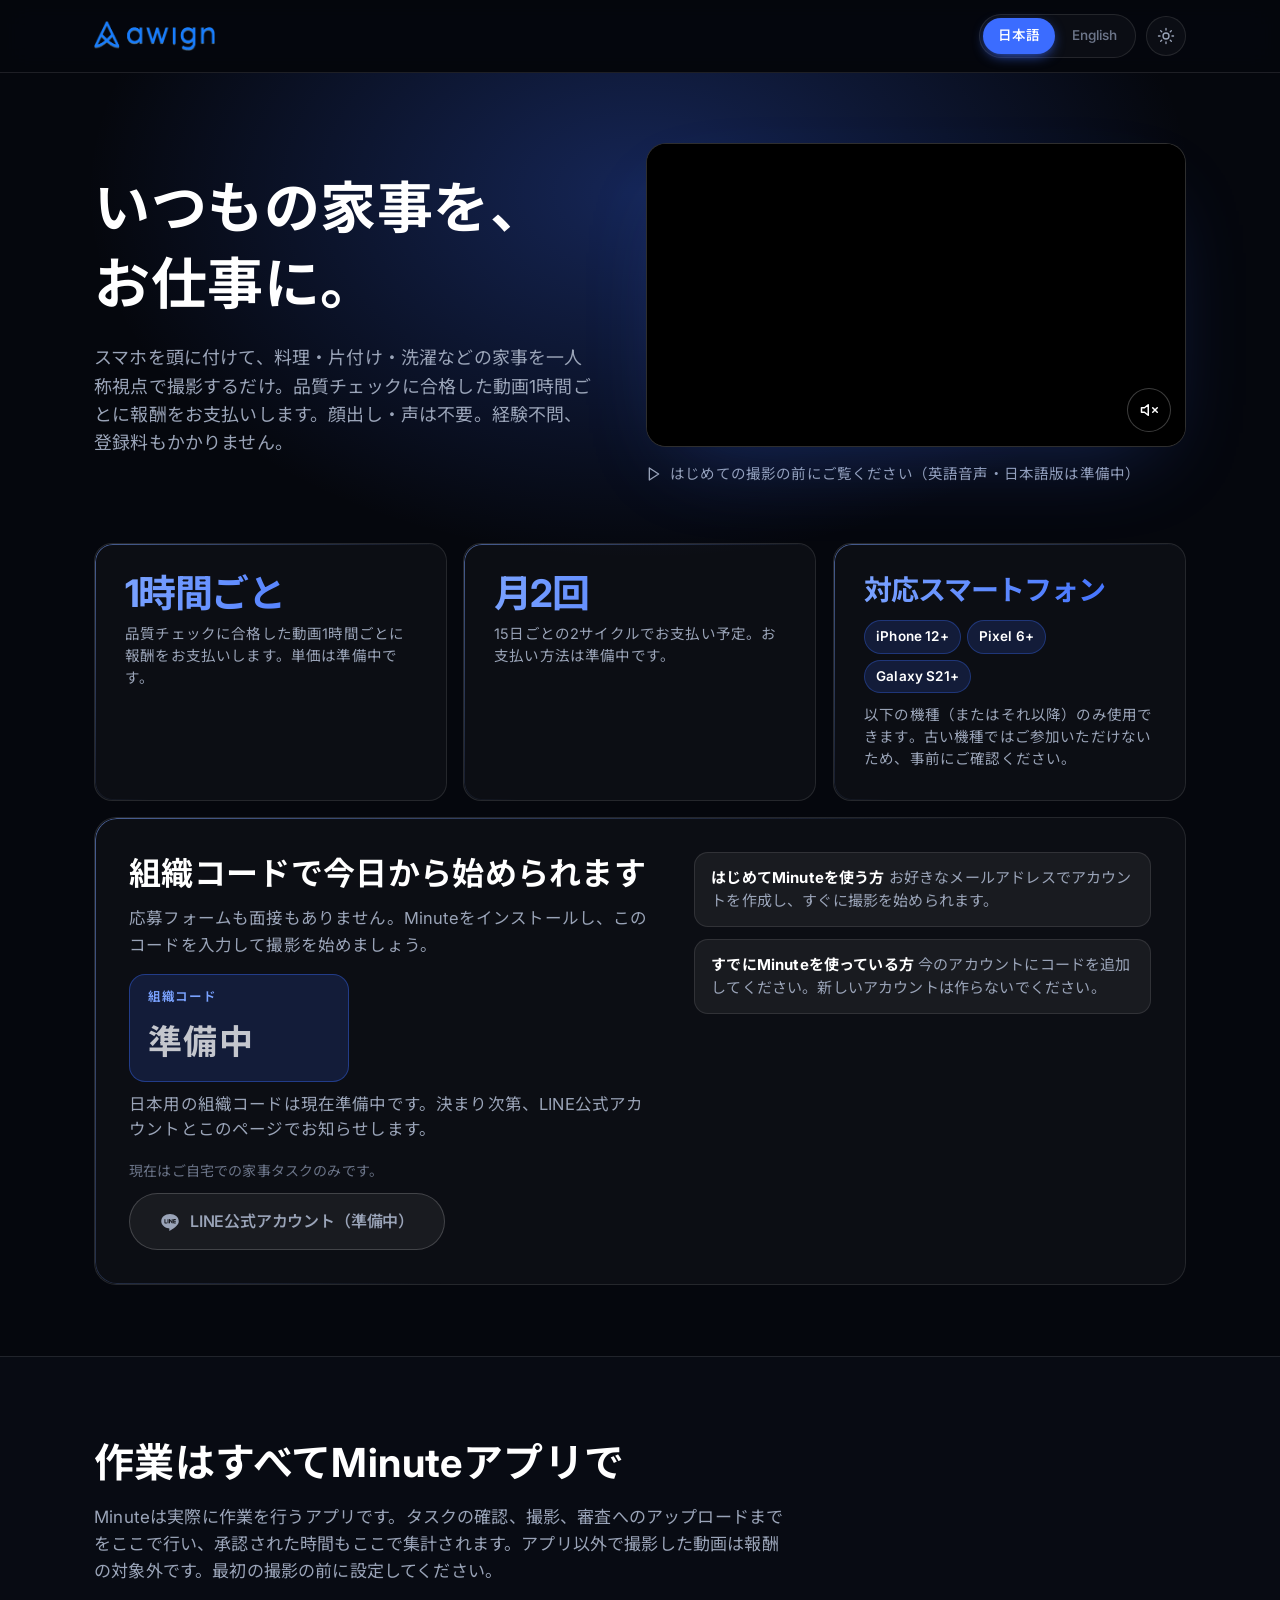
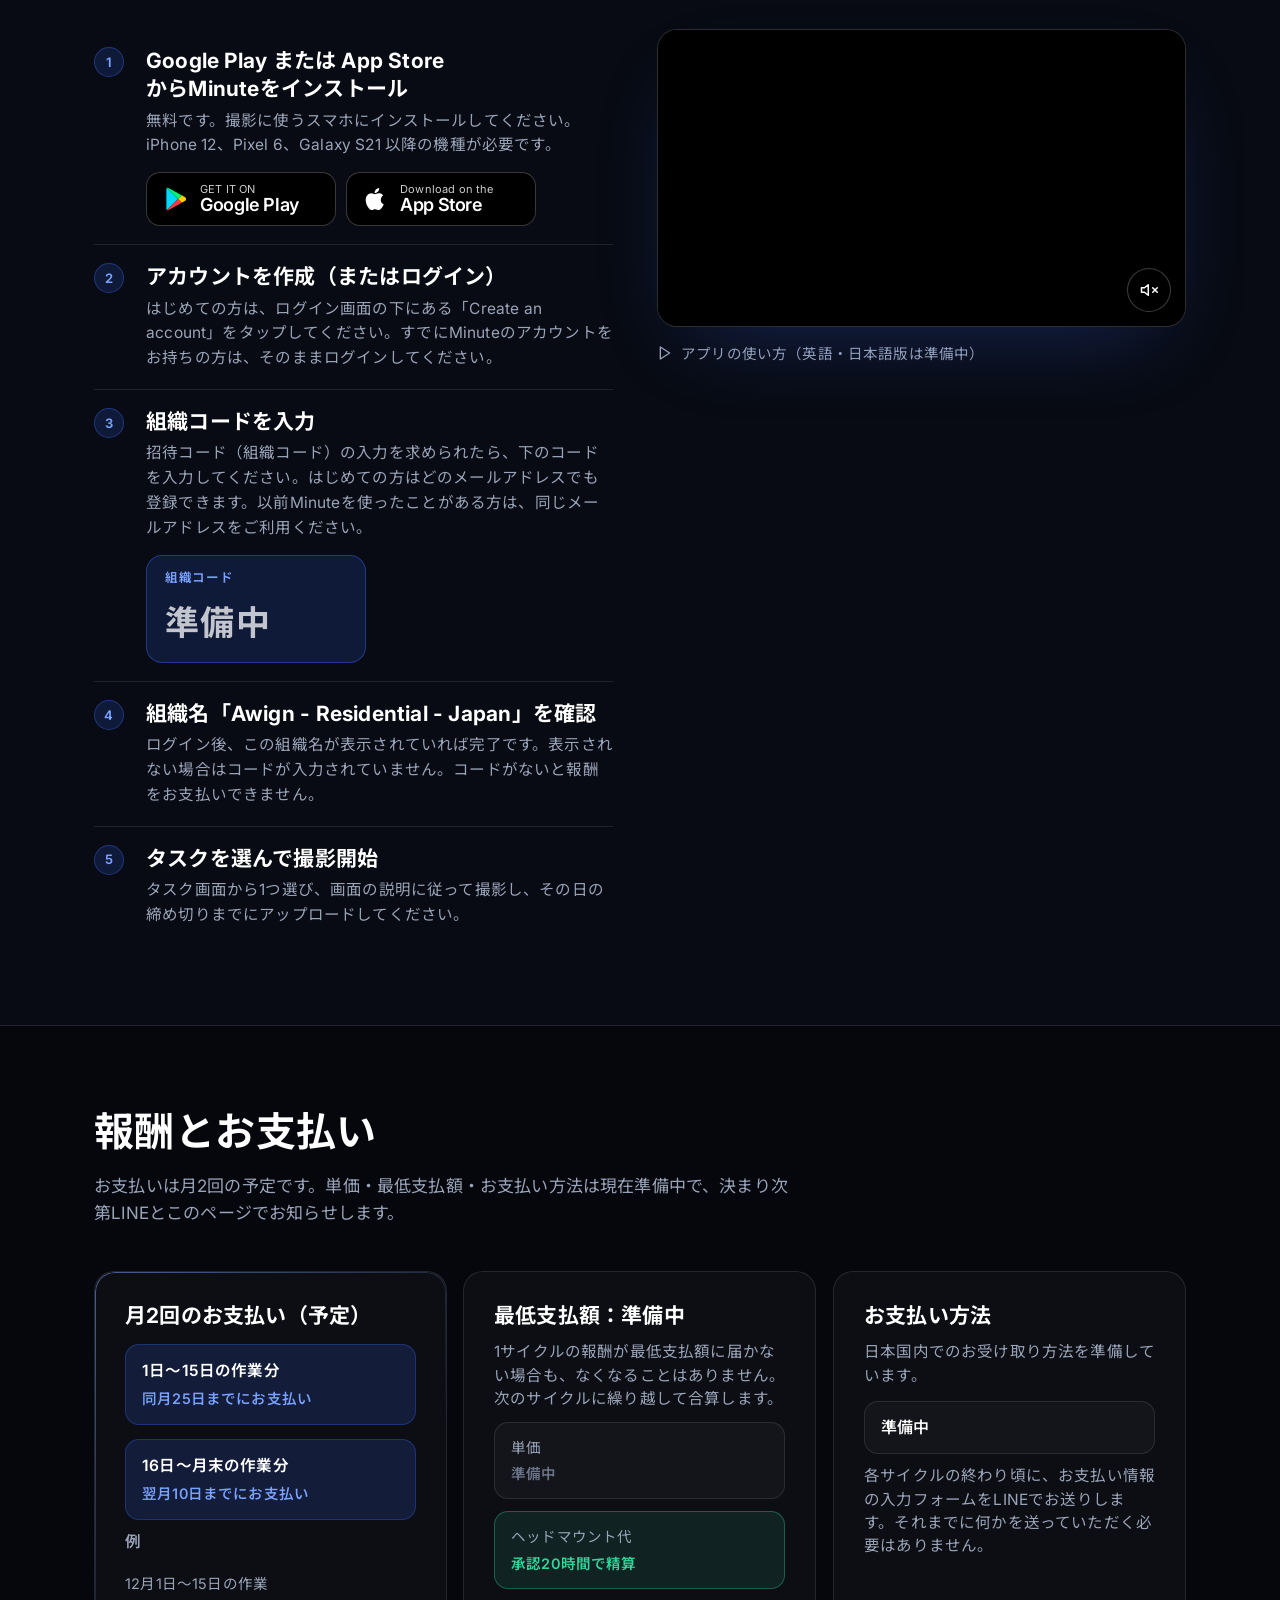
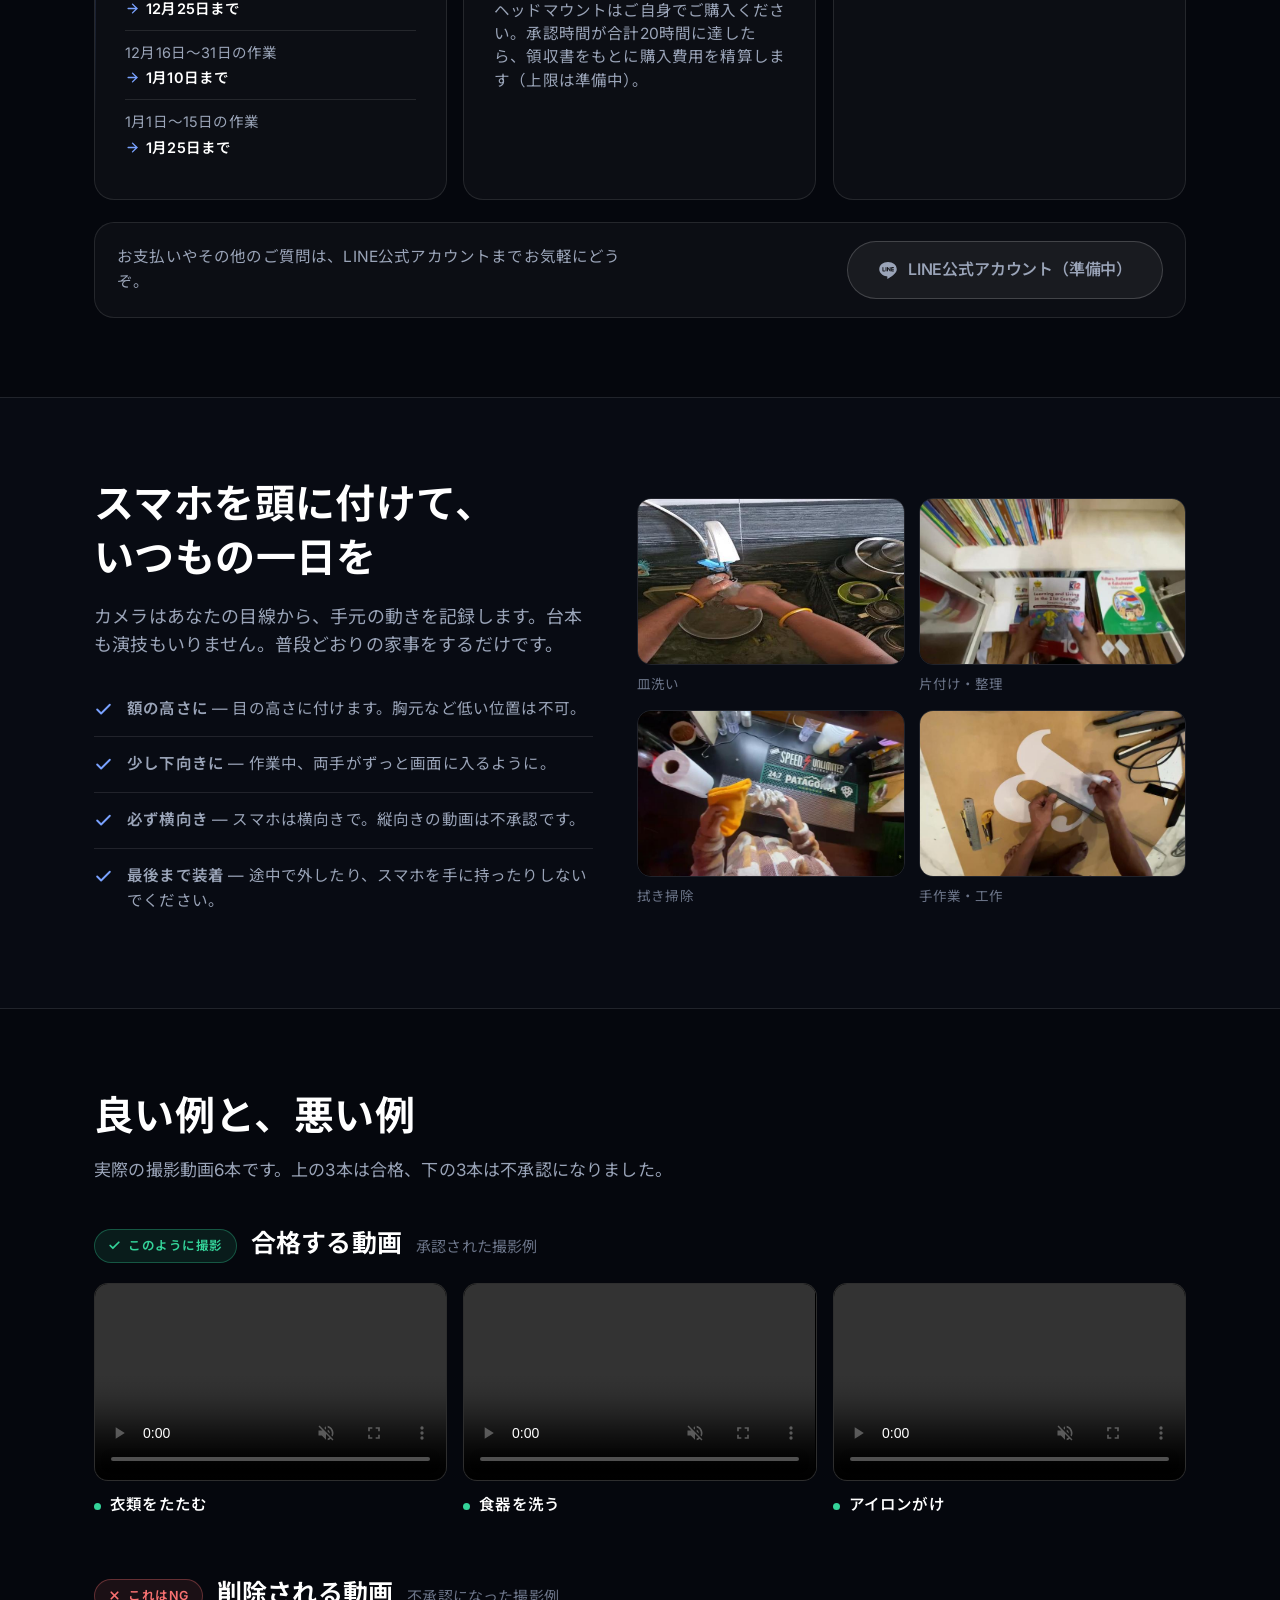
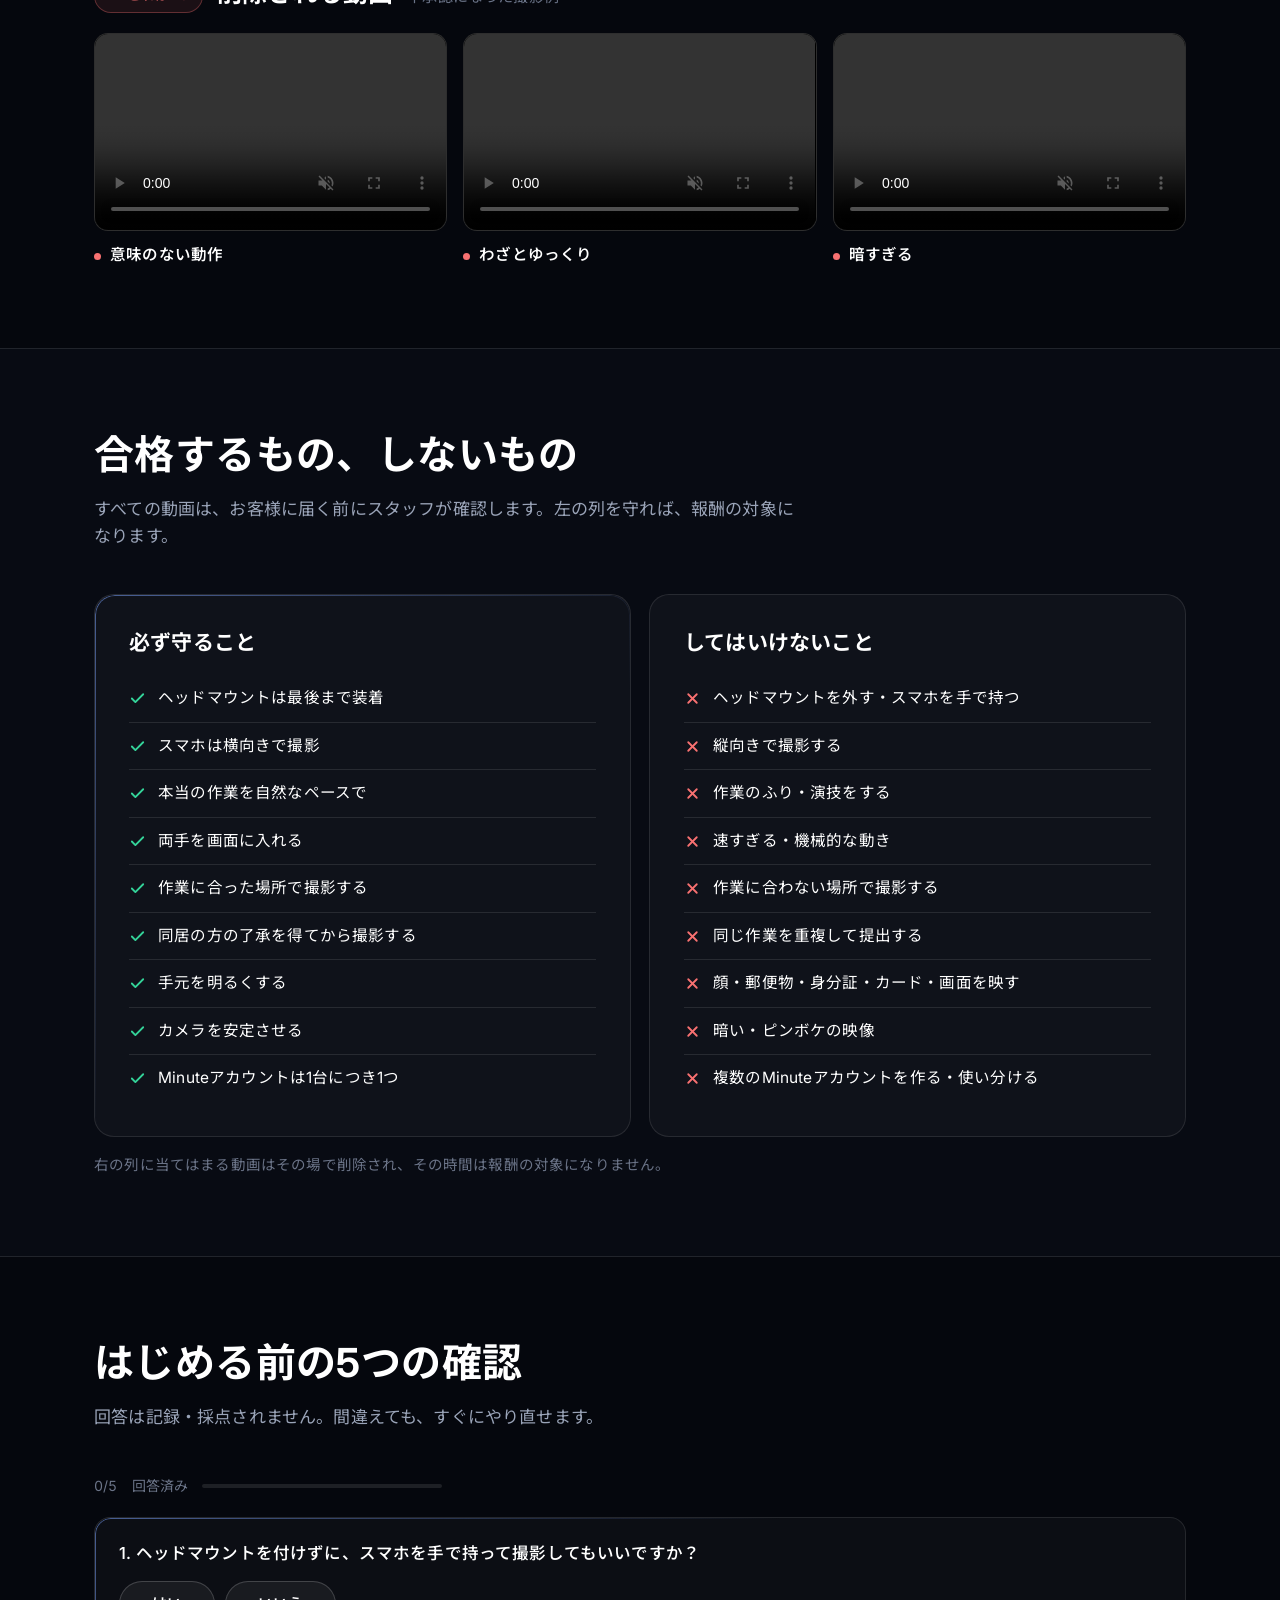
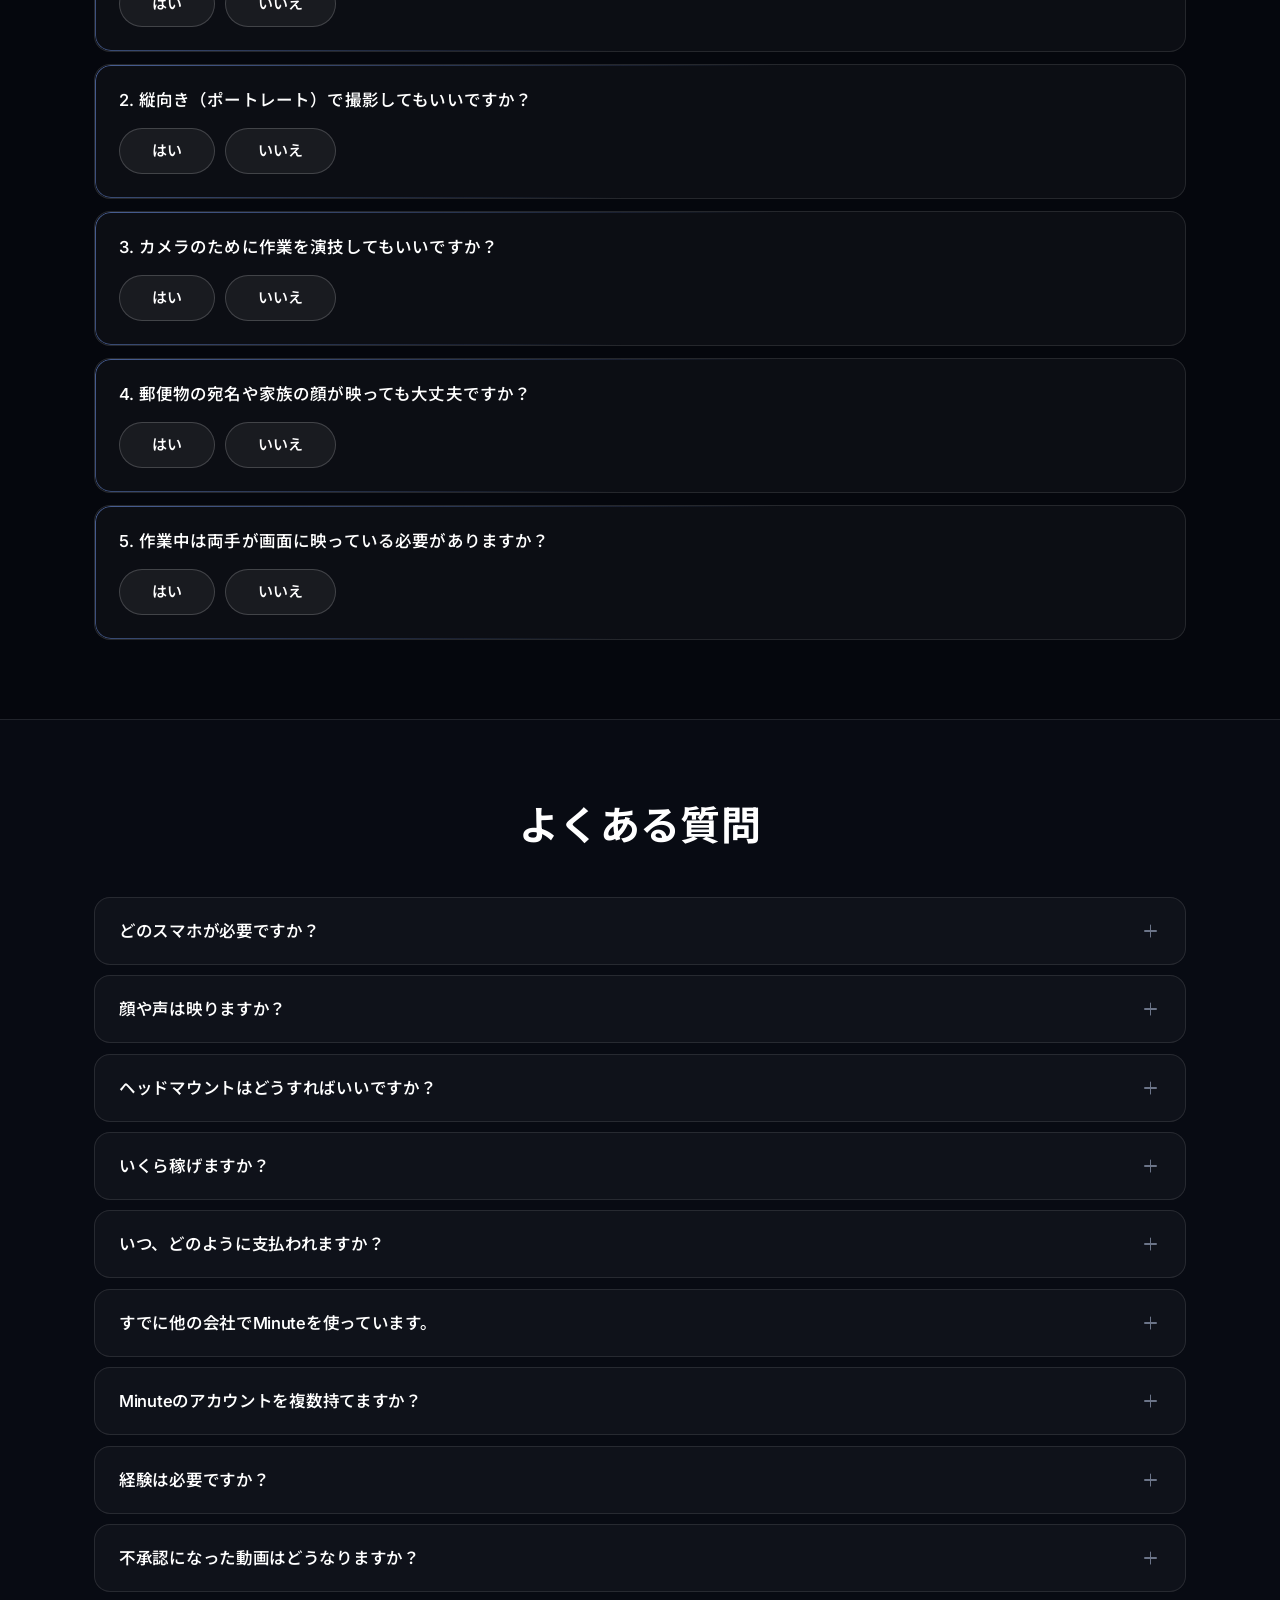
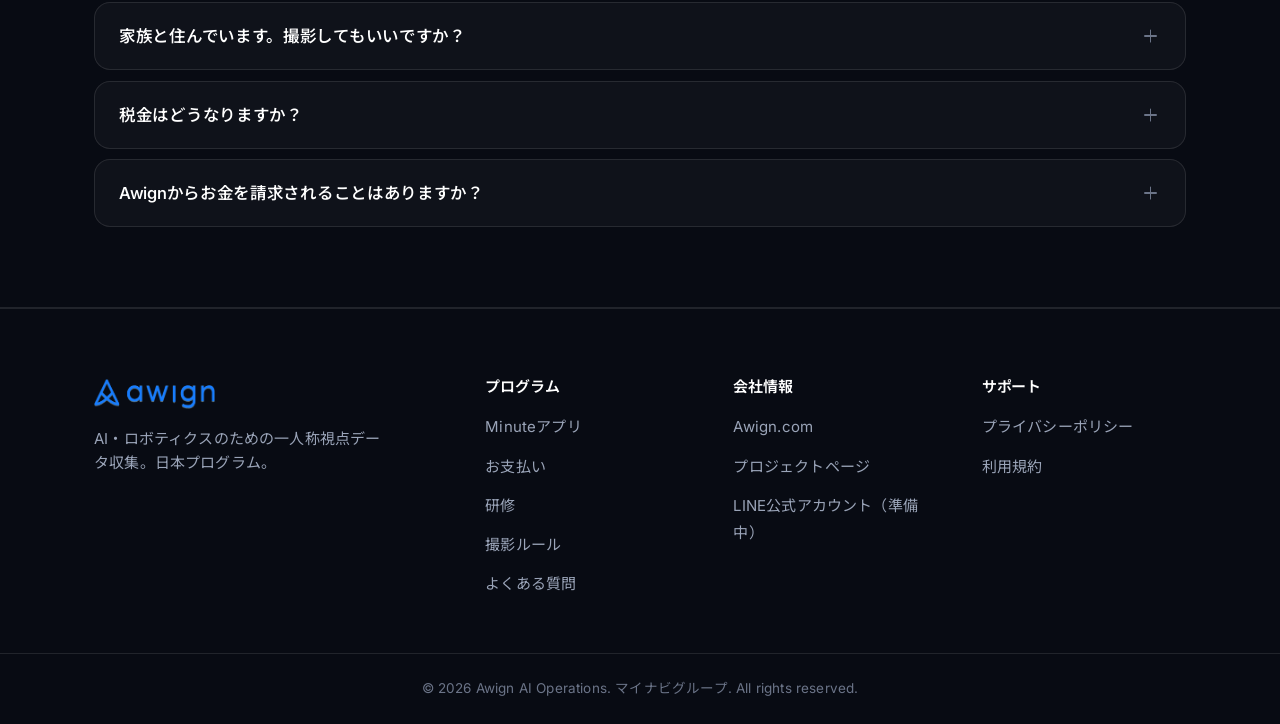
==== index.html @ 80672e25 "Japanese onboarding site for the Japan household video programme Built from the LATAM site: Japanese" ====
<!doctype html>
<html lang="ja" data-theme="dark">
<head>
<meta charset="utf-8" />
<meta name="viewport" content="width=device-width, initial-scale=1" />
<title>Awign — 家事を撮影して報酬を得る在宅ワーク（マイナビグループ）</title>
<meta name="description" content="スマホを頭に付けて、いつもの家事を一人称視点で撮影する在宅ワーク。研修、撮影ルール、アプリ設定、お支払いの案内。Awign（マイナビグループ）日本プログラム。" />
<link rel="icon" type="image/png" href="assets/favicon.png" />
<link rel="apple-touch-icon" href="assets/favicon.png" />
<link rel="preconnect" href="https://fonts.googleapis.com" />
<link rel="preconnect" href="https://fonts.gstatic.com" crossorigin />
<link href="https://fonts.googleapis.com/css2?family=Inter:wght@400;500;600;700&family=Noto+Sans+JP:wght@400;500;700;900&display=swap" rel="stylesheet" />
<link rel="stylesheet" href="styles.css" />
<script>
  (function () {
    var t = localStorage.getItem("awign_theme");
    document.documentElement.setAttribute("data-theme", t === "light" ? "light" : "dark");
  })();
</script>
</head>
<body>

<nav class="nav">
  <div class="shell nav__in">
    <a class="brand" href="#top"><img src="assets/logo.png" alt="Awign" /></a>
    <div class="nav__tools">
      <div class="seg" role="group" aria-label="Language">
        <button type="button" id="l-ja" class="on" onclick="setLang('ja')" lang="ja"><span class="l-full">日本語</span><span class="l-short">JA</span></button>
        <button type="button" id="l-en" onclick="setLang('en')" lang="en"><span class="l-full">English</span><span class="l-short">EN</span></button>
      </div>
      <button type="button" class="iconbtn" id="theme-btn" onclick="toggleTheme()" aria-label="Switch theme">
        <svg class="i-sun" viewBox="0 0 24 24" fill="none" stroke="currentColor" stroke-width="1.8" stroke-linecap="round"><circle cx="12" cy="12" r="4"/><path d="M12 2v2M12 20v2M4.9 4.9l1.4 1.4M17.7 17.7l1.4 1.4M2 12h2M20 12h2M4.9 19.1l1.4-1.4M17.7 6.3l1.4-1.4"/></svg>
        <svg class="i-moon" viewBox="0 0 24 24" fill="none" stroke="currentColor" stroke-width="1.8" stroke-linecap="round" stroke-linejoin="round"><path d="M21 12.8A9 9 0 1111.2 3a7 7 0 009.8 9.8z"/></svg>
      </button>
    </div>
  </div>
</nav>

<main id="top">

  <!-- ================= HERO ================= -->
  <header class="hero">
    <div class="hero__aura"></div>
    <div class="shell hero__in">
      <div class="rv">
        <h1 data-i18n="heroTitle"></h1>
        <p class="lede" data-i18n="heroLede"></p>
      </div>
      <div class="rv">
        <div class="vid" id="v-hero"></div>
        <p class="vid__cap">
          <svg width="16" height="16" viewBox="0 0 24 24" fill="none" stroke="currentColor" stroke-width="2" stroke-linecap="round" stroke-linejoin="round"><polygon points="5 3 19 12 5 21 5 3"/></svg>
          <span data-i18n="heroVideoCap"></span>
        </p>
      </div>
    </div>

    <div class="shell">
      <div class="stats">
        <div class="stat card card--edge card--spot card--lift rv">
          <div class="stat__v" data-i18n="stat1V"></div>
          <div class="stat__l" data-i18n="stat1L"></div>
        </div>
        <div class="stat card card--edge card--spot card--lift rv">
          <div class="stat__v" data-i18n="stat2V"></div>
          <div class="stat__l" data-i18n="stat2L"></div>
        </div>
        <div class="stat stat--phone card card--edge card--spot card--lift rv">
          <div class="stat__v" data-i18n="stat3V"></div>
          <div class="phones" id="phones"></div>
          <div class="stat__l" data-i18n="stat3L"></div>
        </div>
      </div>
    </div>
    <div class="shell">
      <div class="start card card--edge rv" id="start-box"></div>
    </div>
  </header>

  <!-- ================= MINUTE APP ================= -->
  <section class="sec sec--tint" id="app">
    <div class="shell">
      <div class="head rv">
        <h2 data-i18n="appTitle"></h2>
        <p data-i18n="appBody"></p>
      </div>

      <div class="app">
        <div class="rv">
          <div id="app-steps"></div>
        </div>

        <div class="app__sticky rv">
          <div class="vid" id="v-app"></div>
          <p class="vid__cap">
            <svg width="16" height="16" viewBox="0 0 24 24" fill="none" stroke="currentColor" stroke-width="2" stroke-linecap="round" stroke-linejoin="round"><polygon points="5 3 19 12 5 21 5 3"/></svg>
            <span data-i18n="appVideoCap"></span>
          </p>
        </div>
      </div>
    </div>
  </section>

  <!-- ================= PAYMENTS ================= -->
  <section class="sec" id="pay">
    <div class="shell">
      <div class="head rv">
        <h2 data-i18n="payTitle"></h2>
        <p data-i18n="payBody"></p>
      </div>
      <div class="pay">
        <div class="pay__card card card--edge card--spot rv" id="pay-cycles"></div>
        <div class="pay__card card card--spot rv" id="pay-min"></div>
        <div class="pay__card card card--spot rv" id="pay-acct"></div>
      </div>
      <div class="pay__contact rv" id="pay-contact"></div>
    </div>
  </section>

  <!-- ================= WORK ================= -->
  <section class="sec sec--tint" id="work">
    <div class="shell work">
      <div class="rv">
        <h2 data-i18n="workTitle"></h2>
        <p class="lede" style="margin-top:18px" data-i18n="workBody"></p>
        <div id="setup-list" style="margin-top:22px"></div>
      </div>
      <div class="work__grid rv">
        <figure>
          <div class="shot"><img src="assets/img/pov-dishes.jpg" alt="" loading="lazy" /></div>
          <figcaption data-i18n="workCap1"></figcaption>
        </figure>
        <figure>
          <div class="shot"><img src="assets/img/pov-sorting.jpg" alt="" loading="lazy" /></div>
          <figcaption data-i18n="workCap2"></figcaption>
        </figure>
        <figure>
          <div class="shot"><img src="assets/img/pov-wiping.jpg" alt="" loading="lazy" /></div>
          <figcaption data-i18n="workCap3"></figcaption>
        </figure>
        <figure>
          <div class="shot"><img src="assets/img/pov-crafting.jpg" alt="" loading="lazy" /></div>
          <figcaption data-i18n="workCap4"></figcaption>
        </figure>
      </div>
    </div>
  </section>

  <!-- ================= EXAMPLES (good + bad together) ================= -->
  <section class="sec" id="training">
    <div class="shell">
      <div class="head rv">
        <h2 data-i18n="exTitle"></h2>
        <p data-i18n="exBody"></p>
      </div>

      <div class="exgroup rv">
        <div class="exhead">
          <span class="tag tag--good">
            <svg width="13" height="13" viewBox="0 0 24 24" fill="none" stroke="currentColor" stroke-width="3.2" stroke-linecap="round" stroke-linejoin="round"><polyline points="20 6 9 17 4 12"/></svg>
            <span data-i18n="goodTag"></span>
          </span>
          <h3 data-i18n="goodHeading"></h3>
          <p data-i18n="goodSub"></p>
        </div>
        <div class="clips" id="clips-good"></div>
      </div>

      <div class="exgroup rv">
        <div class="exhead">
          <span class="tag tag--bad">
            <svg width="13" height="13" viewBox="0 0 24 24" fill="none" stroke="currentColor" stroke-width="3.2" stroke-linecap="round"><line x1="18" y1="6" x2="6" y2="18"/><line x1="6" y1="6" x2="18" y2="18"/></svg>
            <span data-i18n="badTag"></span>
          </span>
          <h3 data-i18n="badHeading"></h3>
          <p data-i18n="badSub"></p>
        </div>
        <div class="clips" id="clips-bad"></div>
      </div>
    </div>
  </section>

  <!-- ================= DO / DON'T ================= -->
  <section class="sec sec--tint" id="standards">
    <div class="shell">
      <div class="head rv">
        <h2 data-i18n="ddTitle"></h2>
        <p data-i18n="ddBody"></p>
      </div>
      <div class="dd">
        <div class="dd__col dd--good card card--edge card--spot rv">
          <h3 data-i18n="doTitle"></h3>
          <ul id="do-list"></ul>
        </div>
        <div class="dd__col dd--bad card card--spot rv">
          <h3 data-i18n="dontTitle"></h3>
          <ul id="dont-list"></ul>
        </div>
      </div>
      <p class="dd__note rv" data-i18n="ddNote"></p>
    </div>
  </section>

  <!-- ================= QUIZ ================= -->
  <section class="sec">
    <div class="shell">
      <div class="head rv">
        <h2 data-i18n="quizTitle"></h2>
        <p data-i18n="quizBody"></p>
      </div>
      <div class="meter rv">
        <span id="q-count">0/5</span>
        <span data-i18n="quizProgress"></span>
        <span class="track"><span class="fill" id="q-fill"></span></span>
      </div>
      <div class="quiz" id="quiz"></div>
    </div>
  </section>

  <!-- ================= FAQ ================= -->
  <section class="sec sec--tint" id="faq">
    <div class="shell">
      <div class="head head--center rv">
        <h2 data-i18n="faqTitle"></h2>
      </div>
      <div class="faq" id="faq-list"></div>
    </div>
  </section>

</main>

<footer class="foot">
  <div class="shell">
    <div class="foot__top">
      <div>
        <a class="brand" href="#top"><img src="assets/logo.png" alt="Awign" /></a>
        <p class="foot__tag" data-i18n="footTag"></p>
        <div class="foot__social" id="social"></div>
      </div>

      <div class="foot__col">
        <h4 data-i18n="footProgram"></h4>
        <ul>
          <li><a href="#app" data-i18n="fApp"></a></li>
          <li><a href="#pay" data-i18n="fPay"></a></li>
          <li><a href="#training" data-i18n="fTraining"></a></li>
          <li><a href="#standards" data-i18n="fStandards"></a></li>
          <li><a href="#faq" data-i18n="fQuestions"></a></li>
        </ul>
      </div>

      <div class="foot__col">
        <h4 data-i18n="footCompany"></h4>
        <ul>
          <li><a id="f-about" target="_blank" rel="noopener" data-i18n="fAbout"></a></li>
          <li><a id="f-official" target="_blank" rel="noopener" data-i18n="fOfficial"></a></li>
          <li><a id="f-contact" target="_blank" rel="noopener" data-i18n="fContact"></a></li>
        </ul>
      </div>

      <div class="foot__col">
        <h4 data-i18n="footSupport"></h4>
        <ul>
          <li><a href="privacy.html" data-i18n="fPrivacy"></a></li>
          <li><a href="terms.html" data-i18n="fTerms"></a></li>
        </ul>
      </div>
    </div>
  </div>
  <div class="foot__bar">
    <span data-i18n="footRights"></span>
  </div>
</footer>

<script src="i18n.js"></script>
<script src="script.js"></script>
</body>
</html>
---- styles.css ----
/* ============================================================
   Awign — LatAm onboarding
   Dark-first design system with a light theme toggle.
   ============================================================ */

:root,
[data-theme="dark"] {
  --bg: #05070d;
  --bg-2: #080b13;
  --surface: rgba(255, 255, 255, 0.03);
  --surface-2: rgba(255, 255, 255, 0.055);

  --line: rgba(255, 255, 255, 0.1);
  --line-2: rgba(255, 255, 255, 0.18);

  --tx: #ffffff;
  --tx-2: #9aa4b8;
  --tx-3: #6b7488;

  --brand: #3b6cff;
  --brand-2: #7aa2ff;
  --brand-soft: rgba(59, 108, 255, 0.16);

  --good: #34d399;
  --good-soft: rgba(52, 211, 153, 0.1);
  --bad: #f87171;
  --bad-soft: rgba(248, 113, 113, 0.09);

  --edge: rgba(122, 162, 255, 0.55);
  --edge-2: rgba(122, 162, 255, 0);
  --halo: rgba(59, 108, 255, 0.3);
  --spot: rgba(122, 162, 255, 0.14);

  color-scheme: dark;
}

[data-theme="light"] {
  --bg: #ffffff;
  --bg-2: #f5f7fc;
  --surface: rgba(10, 20, 50, 0.022);
  --surface-2: rgba(10, 20, 50, 0.045);

  --line: rgba(10, 20, 50, 0.1);
  --line-2: rgba(10, 20, 50, 0.19);

  --tx: #070a12;
  --tx-2: #4d5665;
  --tx-3: #79808f;

  --brand: #1b45d7;
  --brand-2: #1b45d7;
  --brand-soft: rgba(27, 69, 215, 0.09);

  --good: #0f7a4f;
  --good-soft: rgba(15, 122, 79, 0.07);
  --bad: #c0362c;
  --bad-soft: rgba(192, 54, 44, 0.06);

  --edge: rgba(27, 69, 215, 0.32);
  --edge-2: rgba(27, 69, 215, 0);
  --halo: rgba(27, 69, 215, 0.14);
  --spot: rgba(27, 69, 215, 0.07);

  color-scheme: light;
}

* {
  box-sizing: border-box;
}

html {
  scroll-behavior: smooth;
  -webkit-text-size-adjust: 100%;
}

body {
  margin: 0;
  background: var(--bg);
  color: var(--tx);
  font-family: "Inter", "Noto Sans JP", "Hiragino Kaku Gothic ProN", "Hiragino Sans",
    Meiryo, -apple-system, BlinkMacSystemFont, "Segoe UI", Roboto, Helvetica, Arial, sans-serif;
  font-size: 17px;
  line-height: 1.6;
  letter-spacing: -0.011em;
  -webkit-font-smoothing: antialiased;
  -moz-osx-font-smoothing: grayscale;
  overflow-x: hidden;
}

/* Theme flips instantly. Transitioning a background-color that resolves
   from a custom property leaves it stuck on the old value, so all
   transitions are suppressed for the frame the theme changes on. */
.theming,
.theming *,
.theming *::before,
.theming *::after {
  transition: none !important;
}

img {
  max-width: 100%;
  display: block;
}
a {
  color: inherit;
}
::selection {
  background: var(--brand);
  color: #fff;
}

.shell {
  width: 100%;
  max-width: 1180px;
  margin-inline: auto;
  padding-inline: clamp(20px, 5vw, 44px);
}

/* ---------- type ---------- */

h1,
h2,
h3,
h4 {
  margin: 0;
  font-weight: 680;
  line-height: 1.08;
  letter-spacing: -0.035em;
  text-wrap: balance;
}

h1 {
  font-size: clamp(40px, 5.6vw, 68px);
  letter-spacing: -0.042em;
}
h2 {
  font-size: clamp(28px, 3.4vw, 40px);
}
h3 {
  font-size: clamp(18px, 1.9vw, 21px);
  letter-spacing: -0.024em;
  line-height: 1.3;
}

p {
  margin: 0;
}

.lede {
  font-size: clamp(16.5px, 1.4vw, 18.5px);
  line-height: 1.58;
  color: var(--tx-2);
  max-width: 60ch;
}

.head {
  max-width: 700px;
  margin-bottom: clamp(28px, 3.4vw, 44px);
}
.head p {
  margin-top: 14px;
  color: var(--tx-2);
  font-size: 17px;
}
.head--center {
  margin-inline: auto;
  text-align: center;
}

/* ---------- surfaces ---------- */

.card {
  position: relative;
  background: var(--surface);
  border: 1px solid var(--line);
  border-radius: 20px;
  overflow: hidden;
}

/* gradient hairline */
.card--edge::before {
  content: "";
  position: absolute;
  inset: 0;
  border-radius: inherit;
  padding: 1px;
  background: linear-gradient(140deg, var(--edge), var(--edge-2) 55%);
  -webkit-mask: linear-gradient(#000 0 0) content-box, linear-gradient(#000 0 0);
  -webkit-mask-composite: xor;
  mask: linear-gradient(#000 0 0) content-box, linear-gradient(#000 0 0);
  mask-composite: exclude;
  pointer-events: none;
  z-index: 2;
}

/* cursor-following glow */
.card--spot::after {
  content: "";
  position: absolute;
  inset: 0;
  border-radius: inherit;
  background: radial-gradient(
    340px circle at var(--mx, 50%) var(--my, 0%),
    var(--spot),
    transparent 65%
  );
  opacity: 0;
  transition: opacity 0.35s ease;
  pointer-events: none;
  z-index: 1;
}
.card--spot:hover::after {
  opacity: 1;
}

.card--lift {
  transition: transform 0.32s cubic-bezier(0.22, 1, 0.36, 1),
    box-shadow 0.32s ease, border-color 0.32s ease;
}
.card--lift:hover {
  transform: translateY(-4px);
  border-color: var(--line-2);
  box-shadow: 0 22px 60px -22px var(--halo);
}

/* ---------- scroll reveal ----------
   Content is visible by default and only hidden once JS has confirmed it
   can animate it back in (html.anim). Without that, a page opened in a
   background tab — where IntersectionObserver never fires — would render
   completely blank. */

.anim .rv {
  opacity: 0;
  transform: translateY(22px);
  transition: opacity 0.7s cubic-bezier(0.22, 1, 0.36, 1),
    transform 0.7s cubic-bezier(0.22, 1, 0.36, 1);
  will-change: opacity, transform;
}
.anim .rv.in {
  opacity: 1;
  transform: none;
}

/* ---------- buttons ---------- */

.btn {
  display: inline-flex;
  align-items: center;
  justify-content: center;
  gap: 10px;
  border: 1px solid transparent;
  border-radius: 999px;
  font: inherit;
  font-size: 16px;
  font-weight: 570;
  letter-spacing: -0.012em;
  padding: 15px 30px;
  cursor: pointer;
  text-decoration: none;
  white-space: nowrap;
  position: relative;
  overflow: hidden;
  transition: transform 0.22s cubic-bezier(0.22, 1, 0.36, 1),
    box-shadow 0.28s ease, background-color 0.2s ease, border-color 0.2s ease;
}

/* sheen sweep */
.btn::after {
  content: "";
  position: absolute;
  top: 0;
  left: -140%;
  width: 60%;
  height: 100%;
  background: linear-gradient(
    100deg,
    transparent,
    rgba(255, 255, 255, 0.28),
    transparent
  );
  transform: skewX(-18deg);
  transition: left 0.6s cubic-bezier(0.22, 1, 0.36, 1);
  pointer-events: none;
}
.btn:hover::after {
  left: 140%;
}

.btn--primary {
  background: var(--brand);
  color: #fff;
  box-shadow: 0 12px 36px -12px var(--brand);
}
.btn--primary:hover {
  box-shadow: 0 18px 48px -12px var(--brand);
  transform: translateY(-2px);
}

.btn--wa {
  background: #22c55e;
  color: #fff;
  box-shadow: 0 12px 36px -12px rgba(34, 197, 94, 0.8);
}
.btn--wa:hover {
  box-shadow: 0 18px 50px -12px rgba(34, 197, 94, 0.9);
  transform: translateY(-2px);
}

.btn--ghost {
  background: var(--surface-2);
  color: var(--tx);
  border-color: var(--line-2);
}
.btn--ghost:hover {
  border-color: var(--tx-3);
  transform: translateY(-2px);
}

.btn--wide {
  width: 100%;
}
.btn--lg {
  padding: 18px 36px;
  font-size: 17px;
}

/* ---------- nav ---------- */

.nav {
  position: sticky;
  top: 0;
  z-index: 80;
  background: color-mix(in srgb, var(--bg) 82%, transparent);
  backdrop-filter: saturate(180%) blur(14px);
  border-bottom: 1px solid var(--line);
}

.nav__in {
  display: flex;
  align-items: center;
  justify-content: space-between;
  gap: 16px;
  height: 72px;
}

.brand img {
  height: 30px;
  width: auto;
  transition: transform 0.3s cubic-bezier(0.22, 1, 0.36, 1);
}
.brand:hover img {
  transform: scale(1.04);
}
[data-theme="dark"] .brand img {
  filter: brightness(1.6) saturate(1.25);
}

.nav__tools {
  display: flex;
  align-items: center;
  gap: 10px;
}

.seg {
  display: flex;
  align-items: center;
  gap: 2px;
  padding: 3px;
  border: 1px solid var(--line);
  border-radius: 999px;
  background: var(--surface);
}
.seg button {
  font: inherit;
  font-size: 13.5px;
  font-weight: 540;
  padding: 7px 15px;
  border: 0;
  border-radius: 999px;
  background: transparent;
  color: var(--tx-3);
  cursor: pointer;
  transition: all 0.2s ease;
  white-space: nowrap;
}
.seg button:hover {
  color: var(--tx);
}
.seg .l-short {
  display: none;
}
.seg button.on {
  background: var(--brand);
  color: #fff;
  box-shadow: 0 4px 14px -4px var(--brand);
}

.iconbtn {
  width: 40px;
  height: 40px;
  display: grid;
  place-items: center;
  border-radius: 999px;
  border: 1px solid var(--line);
  background: var(--surface);
  color: var(--tx-2);
  cursor: pointer;
  transition: all 0.22s ease;
  flex: none;
}
.iconbtn:hover {
  color: var(--tx);
  border-color: var(--line-2);
  transform: rotate(-18deg);
}
.iconbtn svg {
  width: 18px;
  height: 18px;
}
.iconbtn .i-sun {
  display: none;
}
[data-theme="dark"] .iconbtn .i-sun {
  display: block;
}
[data-theme="dark"] .iconbtn .i-moon {
  display: none;
}

/* ---------- hero ---------- */

.hero {
  position: relative;
  padding-top: clamp(44px, 5.5vw, 76px);
  padding-bottom: clamp(44px, 5.5vw, 72px);
  overflow: hidden;
}

.hero__aura {
  position: absolute;
  top: -260px;
  left: 50%;
  width: min(1150px, 135vw);
  height: 760px;
  transform: translateX(-50%);
  background: radial-gradient(ellipse at center, var(--halo) 0%, transparent 68%);
  pointer-events: none;
  z-index: 0;
  animation: breathe 9s ease-in-out infinite;
}

@keyframes breathe {
  0%,
  100% {
    opacity: 0.75;
    transform: translateX(-50%) scale(1);
  }
  50% {
    opacity: 1;
    transform: translateX(-50%) scale(1.08);
  }
}

.hero__in {
  position: relative;
  z-index: 1;
  display: grid;
  gap: clamp(34px, 4vw, 56px);
  align-items: center;
}

.hero h1 {
  max-width: 13ch;
}
.hero .lede {
  margin-top: 22px;
  max-width: 46ch;
}

/* ---------- video ---------- */

.vid {
  position: relative;
  border-radius: 20px;
  overflow: hidden;
  background: #000;
  aspect-ratio: 16 / 9;
  border: 1px solid var(--line-2);
  box-shadow: 0 34px 90px -34px var(--halo);
}
.vid video,
.vid iframe {
  position: absolute;
  inset: 0;
  width: 100%;
  height: 100%;
  border: 0;
  object-fit: cover;
  background: #000;
  display: block;
}

.vid__mute {
  position: absolute;
  right: 14px;
  bottom: 14px;
  z-index: 3;
  width: 44px;
  height: 44px;
  display: grid;
  place-items: center;
  border-radius: 999px;
  border: 1px solid rgba(255, 255, 255, 0.24);
  background: rgba(0, 0, 0, 0.55);
  backdrop-filter: blur(8px);
  color: #fff;
  cursor: pointer;
  transition: all 0.22s ease;
}
.vid__mute:hover {
  background: rgba(0, 0, 0, 0.82);
  transform: scale(1.08);
}
.vid__mute svg {
  width: 18px;
  height: 18px;
}
.vid__mute .i-on {
  display: none;
}
.vid__mute.unmuted .i-on {
  display: block;
}
.vid__mute.unmuted .i-off {
  display: none;
}

.vid__cap {
  margin-top: 15px;
  font-size: 14.5px;
  color: var(--tx-2);
  display: flex;
  align-items: center;
  gap: 8px;
}

/* ---------- stats ---------- */

.stats {
  display: grid;
  gap: 16px;
  margin-top: clamp(38px, 4.5vw, 60px);
  position: relative;
  z-index: 1;
}

.stat {
  padding: clamp(22px, 2.6vw, 30px);
  border-radius: 18px;
}
.stat__v {
  font-size: clamp(28px, 3.2vw, 38px);
  font-weight: 700;
  letter-spacing: -0.04em;
  line-height: 1;
  background: linear-gradient(100deg, var(--brand-2), var(--brand));
  -webkit-background-clip: text;
  background-clip: text;
  color: transparent;
}
.stat__l {
  margin-top: 11px;
  font-size: 14.5px;
  color: var(--tx-2);
  line-height: 1.5;
  position: relative;
  z-index: 2;
}

/* ---------- sections ---------- */

.sec {
  padding-block: clamp(54px, 6.2vw, 88px);
  position: relative;
}
.sec--tint {
  background: var(--bg-2);
  border-block: 1px solid var(--line);
}

/* ---------- work ---------- */

.work {
  display: grid;
  gap: clamp(28px, 3.4vw, 48px);
  align-items: center;
}
.work__grid {
  display: grid;
  grid-template-columns: repeat(2, 1fr);
  gap: 14px;
}
figure {
  margin: 0;
}
.shot {
  border-radius: 14px;
  overflow: hidden;
  aspect-ratio: 16 / 10;
  border: 1px solid var(--line);
}
.shot img {
  width: 100%;
  height: 100%;
  object-fit: cover;
  transition: transform 0.6s cubic-bezier(0.22, 1, 0.36, 1);
}
figure:hover .shot img {
  transform: scale(1.07);
}
figcaption {
  margin-top: 9px;
  font-size: 13.5px;
  color: var(--tx-3);
}

/* ---------- setup ---------- */

.setup {
  display: grid;
  gap: clamp(26px, 3.2vw, 44px);
  align-items: center;
}
.setup__img {
  border-radius: 18px;
  overflow: hidden;
  border: 1px solid var(--line);
}
.setup__row {
  display: flex;
  gap: 14px;
  align-items: flex-start;
  padding: 15px 0;
  border-bottom: 1px solid var(--line);
}
.setup__row:last-child {
  border-bottom: 0;
}
.setup__row svg {
  flex: none;
  margin-top: 3px;
  color: var(--brand-2);
}
.setup__row b {
  font-weight: 600;
}
.setup__row span {
  color: var(--tx-2);
  font-size: 15.5px;
}

/* ---------- examples ---------- */

.exgroup + .exgroup {
  margin-top: clamp(40px, 4.6vw, 64px);
}

.exhead {
  display: flex;
  align-items: baseline;
  flex-wrap: wrap;
  gap: 10px 14px;
  margin-bottom: 20px;
}
.exhead h3 {
  font-size: clamp(20px, 2.2vw, 25px);
}
.exhead p {
  color: var(--tx-3);
  font-size: 15px;
}

.tag {
  display: inline-flex;
  align-items: center;
  gap: 7px;
  font-size: 12.5px;
  font-weight: 620;
  letter-spacing: 0.04em;
  text-transform: uppercase;
  padding: 6px 13px;
  border-radius: 999px;
  flex: none;
}
.tag--good {
  background: var(--good-soft);
  color: var(--good);
  border: 1px solid color-mix(in srgb, var(--good) 32%, transparent);
}
.tag--bad {
  background: var(--bad-soft);
  color: var(--bad);
  border: 1px solid color-mix(in srgb, var(--bad) 32%, transparent);
}

.clips {
  display: grid;
  gap: 16px;
  grid-template-columns: repeat(3, 1fr);
}
.clip .vid {
  border-radius: 14px;
  box-shadow: none;
  transition: transform 0.32s cubic-bezier(0.22, 1, 0.36, 1),
    box-shadow 0.32s ease, border-color 0.32s ease;
}
.clip:hover .vid {
  transform: translateY(-4px);
  box-shadow: 0 22px 55px -24px var(--halo);
  border-color: var(--line-2);
}
.clip__t {
  margin-top: 12px;
  font-size: 15.5px;
  font-weight: 570;
}
.clip--good .clip__t::before,
.clip--bad .clip__t::before {
  content: "";
  display: inline-block;
  width: 7px;
  height: 7px;
  border-radius: 999px;
  margin-right: 9px;
  vertical-align: middle;
}
.clip--good .clip__t::before {
  background: var(--good);
}
.clip--bad .clip__t::before {
  background: var(--bad);
}

/* ---------- do / don't ---------- */

.dd {
  display: grid;
  gap: 18px;
}
.dd__col {
  padding: clamp(24px, 2.8vw, 34px);
  border-radius: 20px;
}
.dd__col ul {
  margin: 18px 0 0;
  padding: 0;
  list-style: none;
}
.dd__col li {
  display: flex;
  gap: 12px;
  align-items: flex-start;
  padding: 12px 0;
  border-bottom: 1px solid var(--line);
  font-size: 15.5px;
  line-height: 1.45;
  position: relative;
  z-index: 2;
}
.dd__col li:last-child {
  border-bottom: 0;
}
.dd__col li svg {
  flex: none;
  margin-top: 3px;
}
.dd--good li svg {
  color: var(--good);
}
.dd--bad li svg {
  color: var(--bad);
}
.dd__note {
  margin-top: 18px;
  font-size: 14.5px;
  color: var(--tx-3);
  line-height: 1.5;
}

/* ---------- app ---------- */

.app {
  display: grid;
  gap: clamp(28px, 3.4vw, 48px);
  align-items: start;
}
.app > * {
  min-width: 0;
}
.stp {
  display: grid;
  grid-template-columns: 36px minmax(0, 1fr);
  gap: 16px;
  padding: 18px 0;
  border-bottom: 1px solid var(--line);
  align-items: start;
}
.stp:last-child {
  border-bottom: 0;
}
.stp__n {
  width: 30px;
  height: 30px;
  display: grid;
  place-items: center;
  border-radius: 999px;
  background: var(--brand-soft);
  border: 1px solid color-mix(in srgb, var(--brand) 36%, transparent);
  color: var(--brand-2);
  font-size: 13px;
  font-weight: 640;
}
.stp p {
  margin-top: 5px;
  color: var(--tx-2);
  font-size: 15.5px;
}
.stp__extra {
  margin-top: 14px;
}
.stp__hint {
  margin-top: 10px;
  font-size: 14px;
  color: var(--tx-3);
}

.app__sticky {
  position: sticky;
  top: 96px;
}

/* ---------- payments ---------- */

section[id] {
  scroll-margin-top: 64px;
}

.pay {
  display: grid;
  gap: 16px;
}
.pay__card {
  padding: clamp(22px, 2.6vw, 30px);
  border-radius: 20px;
}
.pay__card > * {
  position: relative;
  z-index: 2;
}
.pay__card > p {
  margin-top: 10px;
  color: var(--tx-2);
  font-size: 15.5px;
  line-height: 1.5;
}
.pay__cyc {
  margin-top: 14px;
  padding: 14px 16px;
  border-radius: 14px;
  background: var(--brand-soft);
  border: 1px solid color-mix(in srgb, var(--brand) 30%, transparent);
  display: grid;
  gap: 3px;
}
.pay__cyc b {
  color: var(--tx);
  font-weight: 620;
  font-size: 15.5px;
}
.pay__cyc span {
  color: var(--brand-2);
  font-size: 14.5px;
  font-weight: 560;
}
.pay__sub {
  margin-top: 20px;
  font-size: 12.5px;
  font-weight: 620;
  letter-spacing: 0.06em;
  text-transform: uppercase;
  color: var(--tx-3);
}
.pay__ex {
  margin: 8px 0 0;
  padding: 0;
  list-style: none;
}
.pay__ex li {
  display: grid;
  gap: 2px;
  padding: 10px 0;
  border-bottom: 1px solid var(--line);
  font-size: 14.5px;
  color: var(--tx-2);
}
.pay__ex li:last-child {
  border-bottom: 0;
}
.pay__ex b {
  display: flex;
  align-items: center;
  gap: 6px;
  color: var(--tx);
  font-weight: 600;
}
.pay__ex svg {
  flex: none;
  color: var(--brand-2);
}
.pay__row {
  margin-top: 12px;
  padding: 13px 16px;
  border-radius: 14px;
  border: 1px solid var(--line);
  background: var(--surface);
  display: grid;
  gap: 3px;
  font-size: 14.5px;
  color: var(--tx-2);
}
.pay__row b {
  color: var(--tx-3);
  font-weight: 600;
}
.pay__row.is-paid {
  background: var(--good-soft);
  border-color: color-mix(in srgb, var(--good) 35%, transparent);
}
.pay__row.is-paid b {
  color: var(--good);
}
.pay__note {
  margin-top: 16px;
  font-size: 14px;
  color: var(--tx-3);
  line-height: 1.5;
}
.pay__accts {
  margin: 14px 0 0;
  padding: 0;
  list-style: none;
  display: grid;
  gap: 10px;
}
.pay__accts li {
  display: flex;
  align-items: center;
  justify-content: space-between;
  gap: 10px;
  padding: 13px 16px;
  border-radius: 14px;
  border: 1px solid var(--line);
  background: var(--surface);
}
.pay__accts li.is-pref {
  border-color: color-mix(in srgb, var(--good) 45%, transparent);
  background: var(--good-soft);
}
.pay__accts b {
  color: var(--tx);
  font-weight: 620;
  font-size: 16px;
}
.pay__accts li:not(.is-pref) b {
  font-weight: 560;
}
.pay__contact {
  margin-top: 22px;
  display: flex;
  flex-wrap: wrap;
  align-items: center;
  justify-content: space-between;
  gap: 14px 24px;
  padding: 18px 22px;
  border: 1px solid var(--line);
  border-radius: 20px;
  background: var(--surface);
}
.pay__contact p {
  color: var(--tx-2);
  font-size: 15.5px;
  max-width: 52ch;
}

/* ---------- phone requirement (hero stat) ---------- */

.stat--phone .stat__v {
  font-size: clamp(24px, 2.2vw, 28px);
  line-height: 1.15;
}

.phones {
  display: flex;
  flex-wrap: wrap;
  gap: 6px;
  margin-top: 14px;
  position: relative;
  z-index: 2;
}
.phones span {
  padding: 5px 11px;
  border-radius: 999px;
  font-size: 13.5px;
  font-weight: 600;
  color: var(--tx);
  background: var(--brand-soft);
  border: 1px solid color-mix(in srgb, var(--brand) 32%, transparent);
  white-space: nowrap;
}

/* ---------- store buttons ---------- */

.stores {
  display: grid;
  grid-template-columns: repeat(2, minmax(0, 190px));
  gap: 10px;
}
.store {
  display: flex;
  align-items: center;
  gap: 11px;
  min-height: 54px;
  padding: 8px 16px;
  border-radius: 14px;
  background: #000;
  color: #fff;
  border: 1px solid rgba(255, 255, 255, 0.22);
  text-decoration: none;
  transition: transform 0.22s cubic-bezier(0.22, 1, 0.36, 1), border-color 0.2s ease,
    box-shadow 0.28s ease;
}
.store:hover {
  transform: translateY(-2px);
  border-color: rgba(255, 255, 255, 0.45);
  box-shadow: 0 14px 34px -14px var(--halo);
}
.store:active {
  transform: translateY(0);
}
.store svg {
  width: 26px;
  height: 26px;
  flex: none;
}
.store span {
  display: grid;
  line-height: 1.1;
  min-width: 0;
}
.store small {
  font-size: 11px;
  opacity: 0.8;
  white-space: nowrap;
}
.store b {
  font-size: 18px;
  font-weight: 600;
  letter-spacing: -0.02em;
  white-space: nowrap;
}

/* ---------- quiz ---------- */

.quiz {
  display: grid;
  gap: 12px;
}
.qq {
  padding: clamp(18px, 2.2vw, 24px);
  border-radius: 16px;
}
.qq__t {
  font-size: 16.5px;
  font-weight: 540;
  line-height: 1.45;
  position: relative;
  z-index: 2;
}
.qq__opts {
  display: flex;
  gap: 10px;
  margin-top: 15px;
  position: relative;
  z-index: 2;
}
.qq__opt {
  font: inherit;
  font-size: 15px;
  font-weight: 560;
  padding: 10px 32px;
  border-radius: 999px;
  border: 1px solid var(--line-2);
  background: var(--surface-2);
  color: var(--tx);
  cursor: pointer;
  transition: all 0.18s ease;
}
.qq__opt:hover:not(:disabled) {
  border-color: var(--tx-3);
  transform: translateY(-1px);
}
.qq__opt.ok {
  background: var(--good-soft);
  border-color: var(--good);
  color: var(--good);
}
.qq__opt.no {
  background: var(--bad-soft);
  border-color: var(--bad);
  color: var(--bad);
  animation: shake 0.4s ease;
}
@keyframes shake {
  0%, 100% { transform: translateX(0); }
  25% { transform: translateX(-5px); }
  75% { transform: translateX(5px); }
}
.qq__fb {
  margin-top: 13px;
  font-size: 15px;
  color: var(--tx-2);
  display: none;
  line-height: 1.5;
  position: relative;
  z-index: 2;
}
.qq__fb.show {
  display: block;
  animation: fadeUp 0.35s ease;
}
@keyframes fadeUp {
  from { opacity: 0; transform: translateY(-4px); }
  to { opacity: 1; transform: none; }
}

.meter {
  display: flex;
  align-items: center;
  gap: 14px;
  margin-bottom: 20px;
  font-size: 14px;
  color: var(--tx-3);
  font-variant-numeric: tabular-nums;
}
.meter .track {
  flex: 1;
  max-width: 240px;
  height: 4px;
  border-radius: 999px;
  background: var(--line);
  overflow: hidden;
}
.meter .fill {
  height: 100%;
  width: 0;
  border-radius: 999px;
  background: linear-gradient(90deg, var(--brand), var(--brand-2));
  transition: width 0.45s cubic-bezier(0.22, 1, 0.36, 1);
}

/* ---------- faq ---------- */

.faq {
  display: grid;
  gap: 10px;
}
.faq details {
  border-radius: 16px;
  padding: 0 clamp(18px, 2.2vw, 24px);
  transition: border-color 0.25s ease, background-color 0.25s ease;
}
.faq details[open] {
  border-color: var(--line-2);
}
.faq summary {
  cursor: pointer;
  list-style: none;
  padding: 20px 40px 20px 0;
  font-size: 16.5px;
  font-weight: 550;
  letter-spacing: -0.018em;
  position: relative;
  transition: color 0.18s ease;
}
.faq summary::-webkit-details-marker {
  display: none;
}
.faq summary:hover {
  color: var(--brand-2);
}
.faq summary::after,
.faq summary::before {
  content: "";
  position: absolute;
  right: 4px;
  top: 50%;
  background: var(--tx-3);
  border-radius: 2px;
  transition: transform 0.3s cubic-bezier(0.22, 1, 0.36, 1);
}
.faq summary::after {
  width: 13px;
  height: 1.8px;
  transform: translateY(-50%);
}
.faq summary::before {
  width: 1.8px;
  height: 13px;
  right: 9.6px;
  transform: translateY(-50%);
}
.faq details[open] summary::before {
  transform: translateY(-50%) rotate(90deg);
}
.faq p {
  padding: 0 30px 22px 0;
  color: var(--tx-2);
  font-size: 16px;
  line-height: 1.62;
  max-width: 74ch;
  animation: fadeUp 0.35s ease;
}

/* ---------- footer ---------- */

.foot {
  background: var(--bg-2);
  border-top: 1px solid var(--line);
  padding-top: clamp(48px, 5.5vw, 76px);
}
.foot__top {
  display: grid;
  gap: 40px;
  padding-bottom: clamp(38px, 4.5vw, 56px);
}
.foot__tag {
  margin-top: 18px;
  color: var(--tx-2);
  font-size: 15px;
  max-width: 32ch;
}
.foot__social {
  display: flex;
  gap: 10px;
  margin-top: 24px;
}
.foot__social a {
  width: 38px;
  height: 38px;
  display: grid;
  place-items: center;
  border-radius: 999px;
  background: var(--surface-2);
  border: 1px solid var(--line);
  color: var(--tx-2);
  transition: all 0.25s cubic-bezier(0.22, 1, 0.36, 1);
}
.foot__social a:hover {
  color: #fff;
  background: var(--brand);
  border-color: var(--brand);
  transform: translateY(-3px);
  box-shadow: 0 10px 24px -8px var(--brand);
}
.foot__social svg {
  width: 16px;
  height: 16px;
}

.foot__col h4 {
  font-size: 15px;
  font-weight: 620;
  letter-spacing: -0.01em;
  margin-bottom: 18px;
}
.foot__col ul {
  margin: 0;
  padding: 0;
  list-style: none;
  display: grid;
  gap: 12px;
}
.foot__col a {
  color: var(--tx-2);
  text-decoration: none;
  font-size: 15px;
  transition: color 0.18s ease, padding-left 0.22s ease;
}
.foot__col a:hover {
  color: var(--tx);
  padding-left: 4px;
}

.foot__bar {
  border-top: 1px solid var(--line);
  padding-block: 24px;
  text-align: center;
  color: var(--tx-3);
  font-size: 13.5px;
}

/* ============================================================
   Responsive
   ============================================================ */

@media (max-width: 899px) {
  .clips {
    grid-template-columns: 1fr;
  }
  .app__sticky {
    position: static;
  }
}

@media (max-width: 719px) {
  .nav__in {
    height: 62px;
  }
  .brand img {
    height: 25px;
  }
  .seg button {
    padding: 7px 11px;
    font-size: 12.5px;
  }
}

@media (max-width: 479px) {
  .seg .l-full {
    display: none;
  }
  .seg .l-short {
    display: inline;
  }
  .pay__contact .btn {
    width: 100%;
  }
  .stores {
    grid-template-columns: 1fr;
  }
  .stp .btn {
    width: 100%;
    white-space: normal;
    padding: 14px 18px;
    font-size: 15px;
    text-align: center;
  }
}

@media (min-width: 720px) {
  .stats {
    grid-template-columns: repeat(3, 1fr);
  }
  .dd {
    grid-template-columns: 1fr 1fr;
  }
  .pay {
    grid-template-columns: 1fr 1fr;
  }
  .pay__card:first-child {
    grid-row: span 2;
  }
  .foot__top {
    grid-template-columns: 1.7fr 1fr 1fr 1fr;
    gap: 44px;
  }
}

@media (min-width: 960px) {
  .hero__in {
    grid-template-columns: 1fr 1.08fr;
  }
  .work {
    grid-template-columns: 1fr 1.1fr;
  }
  .setup {
    grid-template-columns: 1.05fr 1fr;
  }
  .app {
    grid-template-columns: 1fr 1.02fr;
  }
  .pay {
    grid-template-columns: repeat(3, 1fr);
  }
  .pay__card:first-child {
    grid-row: auto;
  }
}

@media (prefers-reduced-motion: reduce) {
  *,
  *::before,
  *::after {
    transition: none !important;
    animation: none !important;
    scroll-behavior: auto !important;
  }
  .anim .rv {
    opacity: 1;
    transform: none;
  }
}

/* ---------- start box: organization code ---------- */

.start {
  margin-top: 16px;
  padding: clamp(22px, 3vw, 34px);
  border-radius: 22px;
  display: grid;
  gap: 18px 40px;
}
.start > * {
  position: relative;
  z-index: 2;
}
.start h2 {
  font-size: clamp(24px, 2.8vw, 32px);
}
.start__main > p {
  margin-top: 10px;
  color: var(--tx-2);
  font-size: 16.5px;
}
.start__org {
  margin-top: 14px;
  font-size: 14.5px;
  color: var(--tx-2);
  line-height: 1.5;
}
.start__who {
  margin: 0;
  padding: 0;
  list-style: none;
  display: grid;
  gap: 12px;
  align-content: start;
}
.start__who li {
  padding: 14px 16px;
  border-radius: 14px;
  background: var(--surface-2);
  border: 1px solid var(--line);
  font-size: 15px;
  color: var(--tx-2);
  line-height: 1.5;
}
.start__who b {
  color: var(--tx);
}
.start__soon {
  font-size: 14px;
  color: var(--tx-3);
  line-height: 1.5;
}
.start__cta .btn {
  white-space: normal;
  text-align: center;
}

.orgcode {
  display: flex;
  flex-wrap: wrap;
  align-items: center;
  gap: 8px 14px;
  margin-top: 16px;
  padding: 12px 12px 12px 18px;
  border-radius: 16px;
  background: var(--brand-soft);
  border: 1px solid color-mix(in srgb, var(--brand) 40%, transparent);
  width: fit-content;
  max-width: 100%;
}
.orgcode__l {
  flex-basis: 100%;
  font-size: 12.5px;
  font-weight: 620;
  letter-spacing: 0.05em;
  text-transform: uppercase;
  color: var(--brand-2);
}
.orgcode__v {
  font-size: clamp(26px, 3.4vw, 34px);
  font-weight: 700;
  letter-spacing: 0.08em;
  color: var(--tx);
  font-variant-numeric: tabular-nums;
}
.orgcode__copy {
  padding: 9px 18px;
  font-size: 14.5px;
}
.orgcode__copy.is-done {
  color: var(--good);
  border-color: var(--good);
}
.stp .orgcode {
  margin-top: 0;
}

.pay__acct {
  display: grid;
  gap: 2px;
}
.pay__acct a {
  font-size: 13.5px;
  font-weight: 560;
  color: var(--brand-2);
  text-decoration: none;
}
.pay__acct a:hover {
  text-decoration: underline;
}

@media (min-width: 960px) {
  .start {
    grid-template-columns: 1.15fr 1fr;
  }
  .start__soon,
  .start__cta {
    grid-column: 1 / -1;
  }
  .start__cta {
    margin-top: -6px;
  }
}

@media (max-width: 479px) {
  .stp .orgcode__copy {
    width: auto;
  }
  .start__cta .btn {
    width: 100%;
  }
}

/* ---------- Japan additions ---------- */
html[lang="ja"] body { letter-spacing: 0.01em; line-break: strict; word-break: normal; overflow-wrap: anywhere; }
html[lang="ja"] h1, html[lang="ja"] h2, html[lang="ja"] h3 { letter-spacing: 0.01em; line-height: 1.35; }
.btn--line {
  background: #06c755;
  color: #fff;
  box-shadow: 0 12px 36px -12px rgba(6, 199, 85, 0.8);
}
.btn--line:hover {
  box-shadow: 0 18px 50px -12px rgba(6, 199, 85, 0.9);
  transform: translateY(-2px);
}
.btn--line.is-soon,
.btn--line.is-soon:hover {
  background: var(--surface-2);
  color: var(--tx-2, var(--tx));
  border-color: var(--line-2);
  box-shadow: none;
  transform: none;
  cursor: default;
}
.orgcode--soon .orgcode__v { opacity: 0.75; letter-spacing: 0.04em; }
html[lang="ja"] h1, html[lang="ja"] h2 { white-space: pre-line; }
html[lang="ja"] .hero h1 { font-size: clamp(34px, 4.4vw, 56px); }
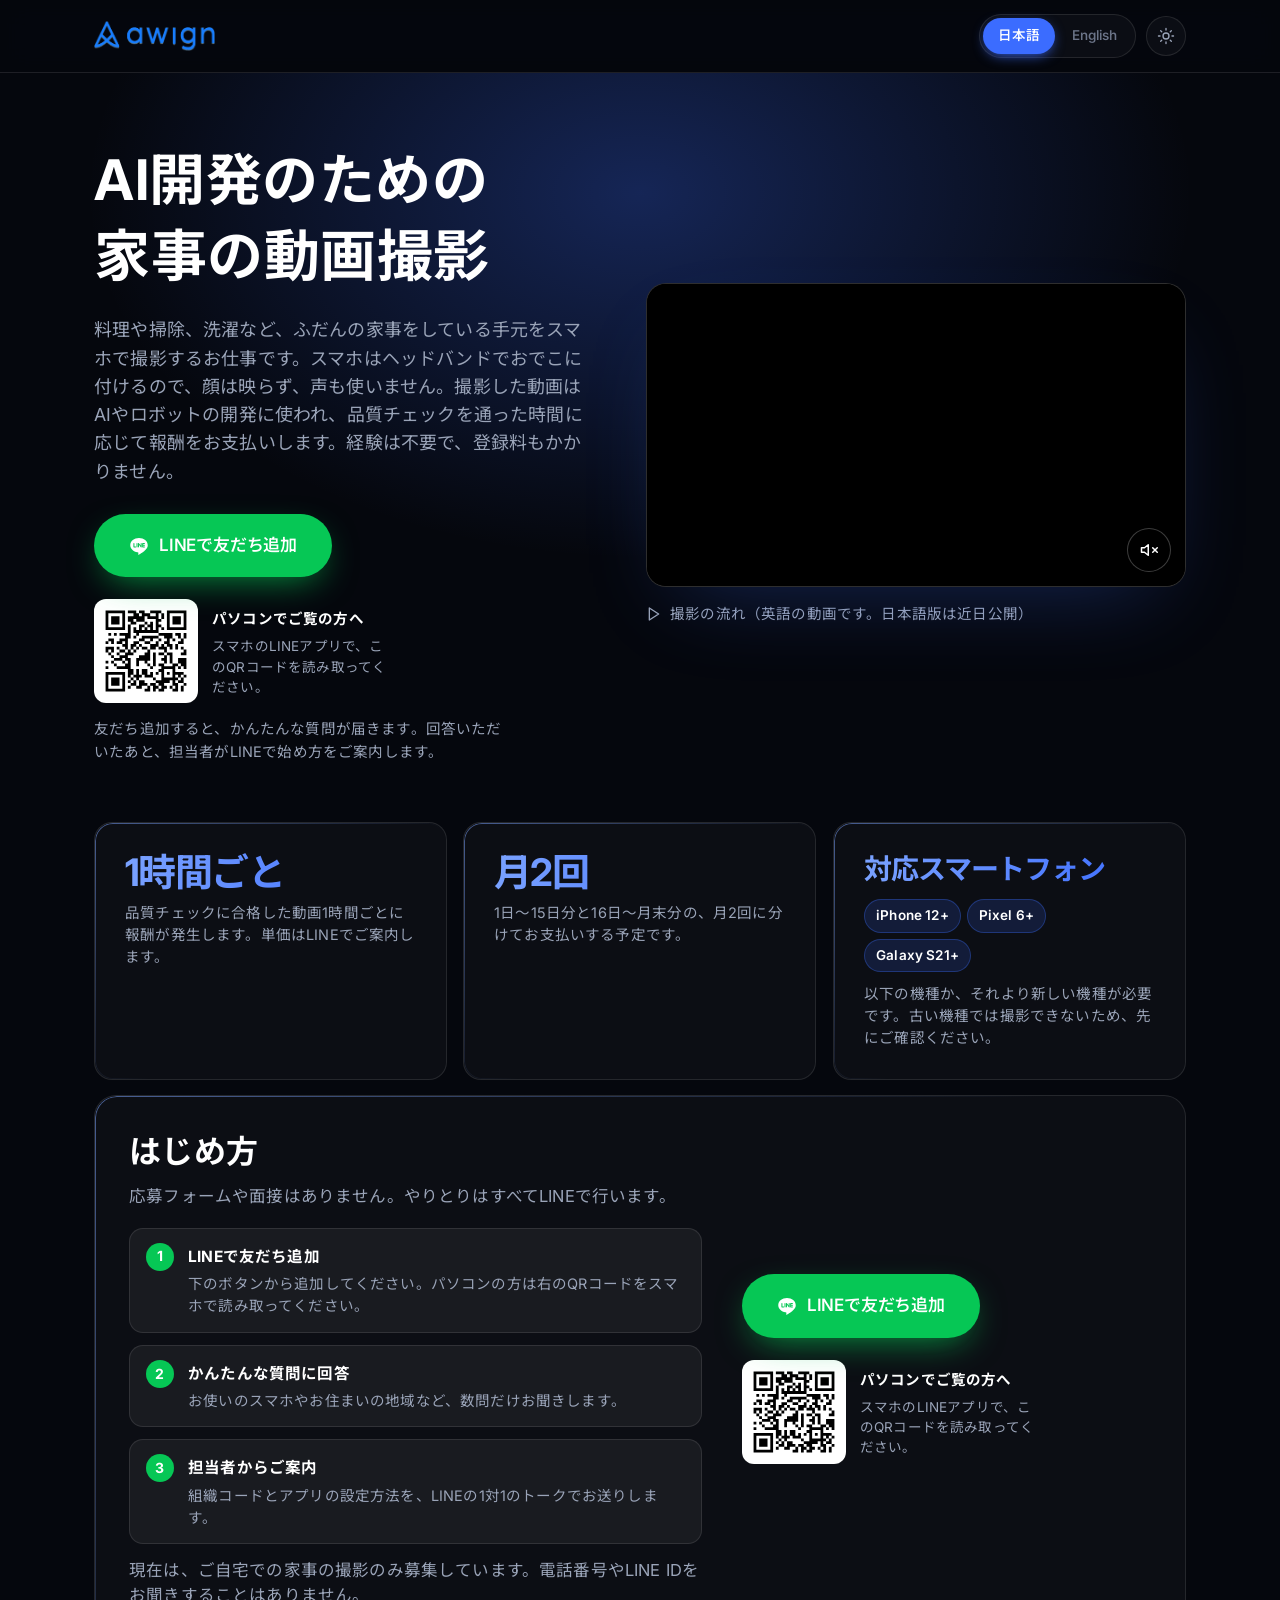
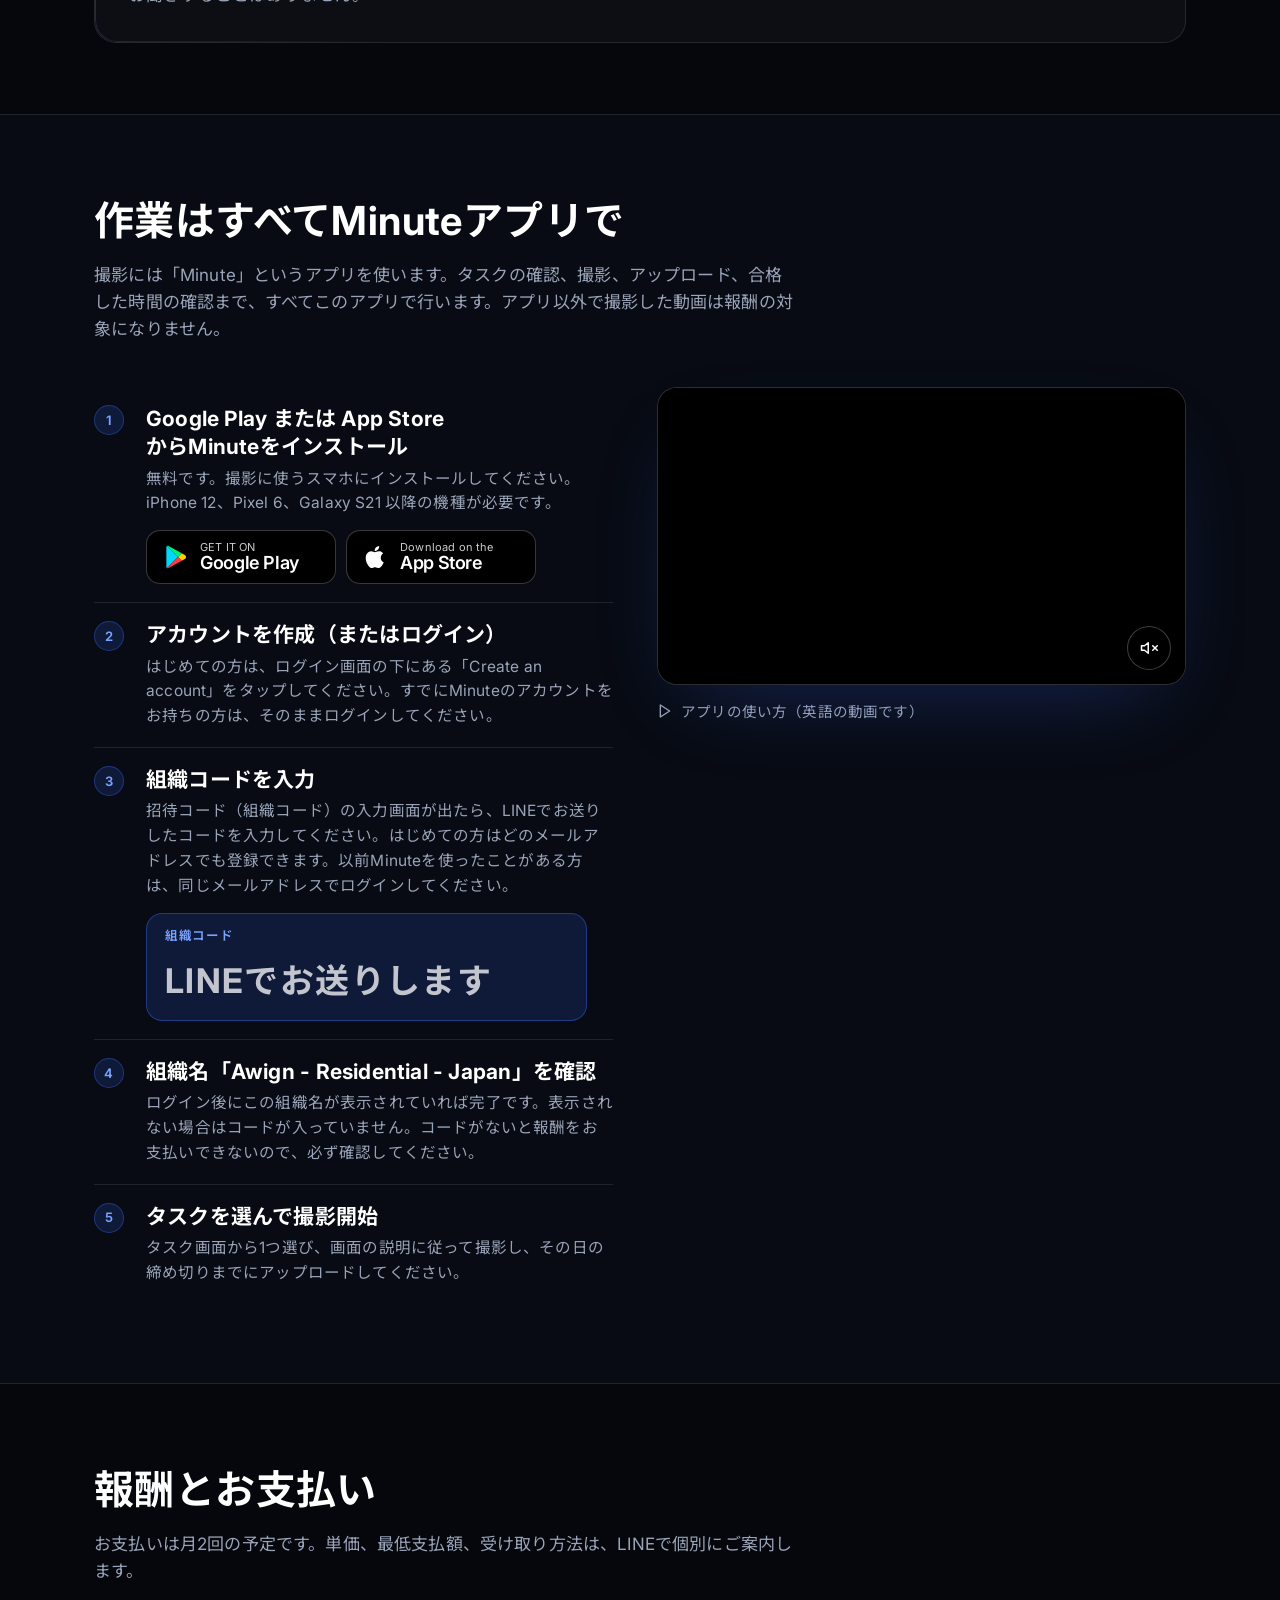
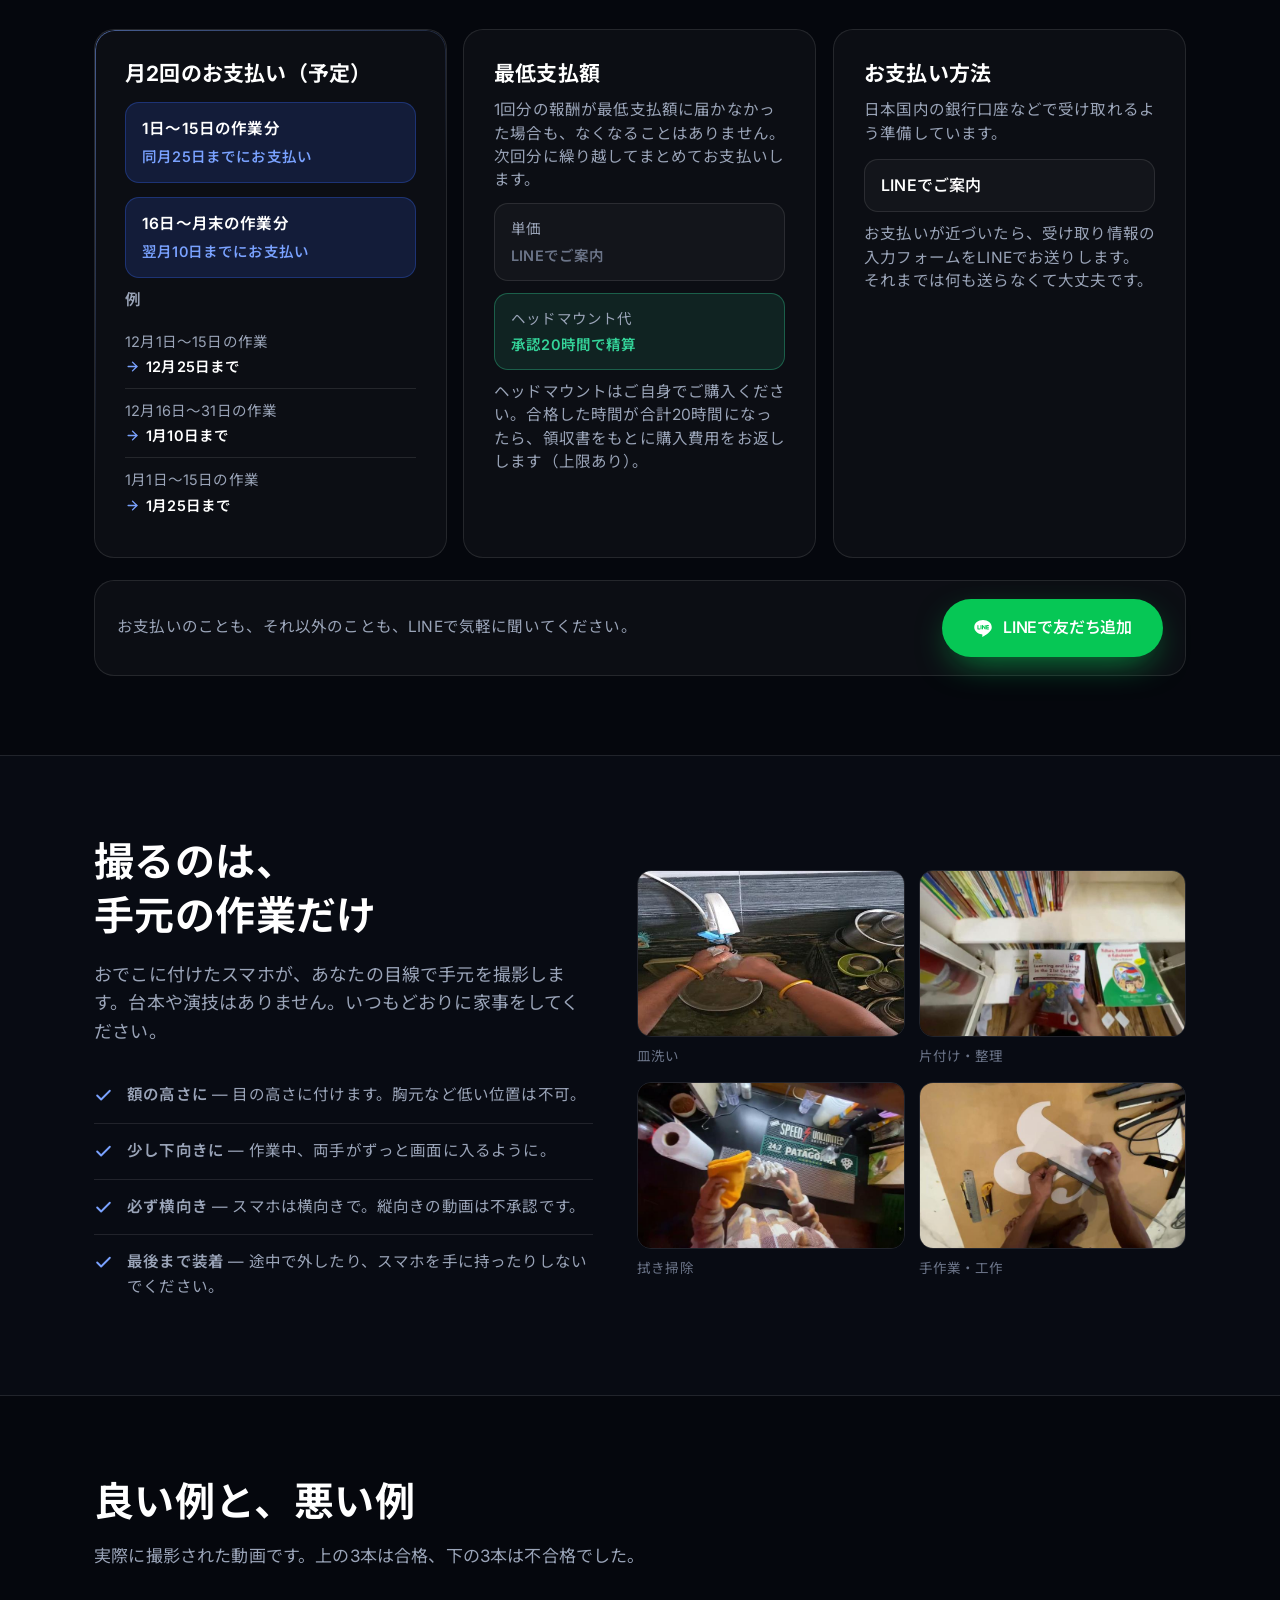
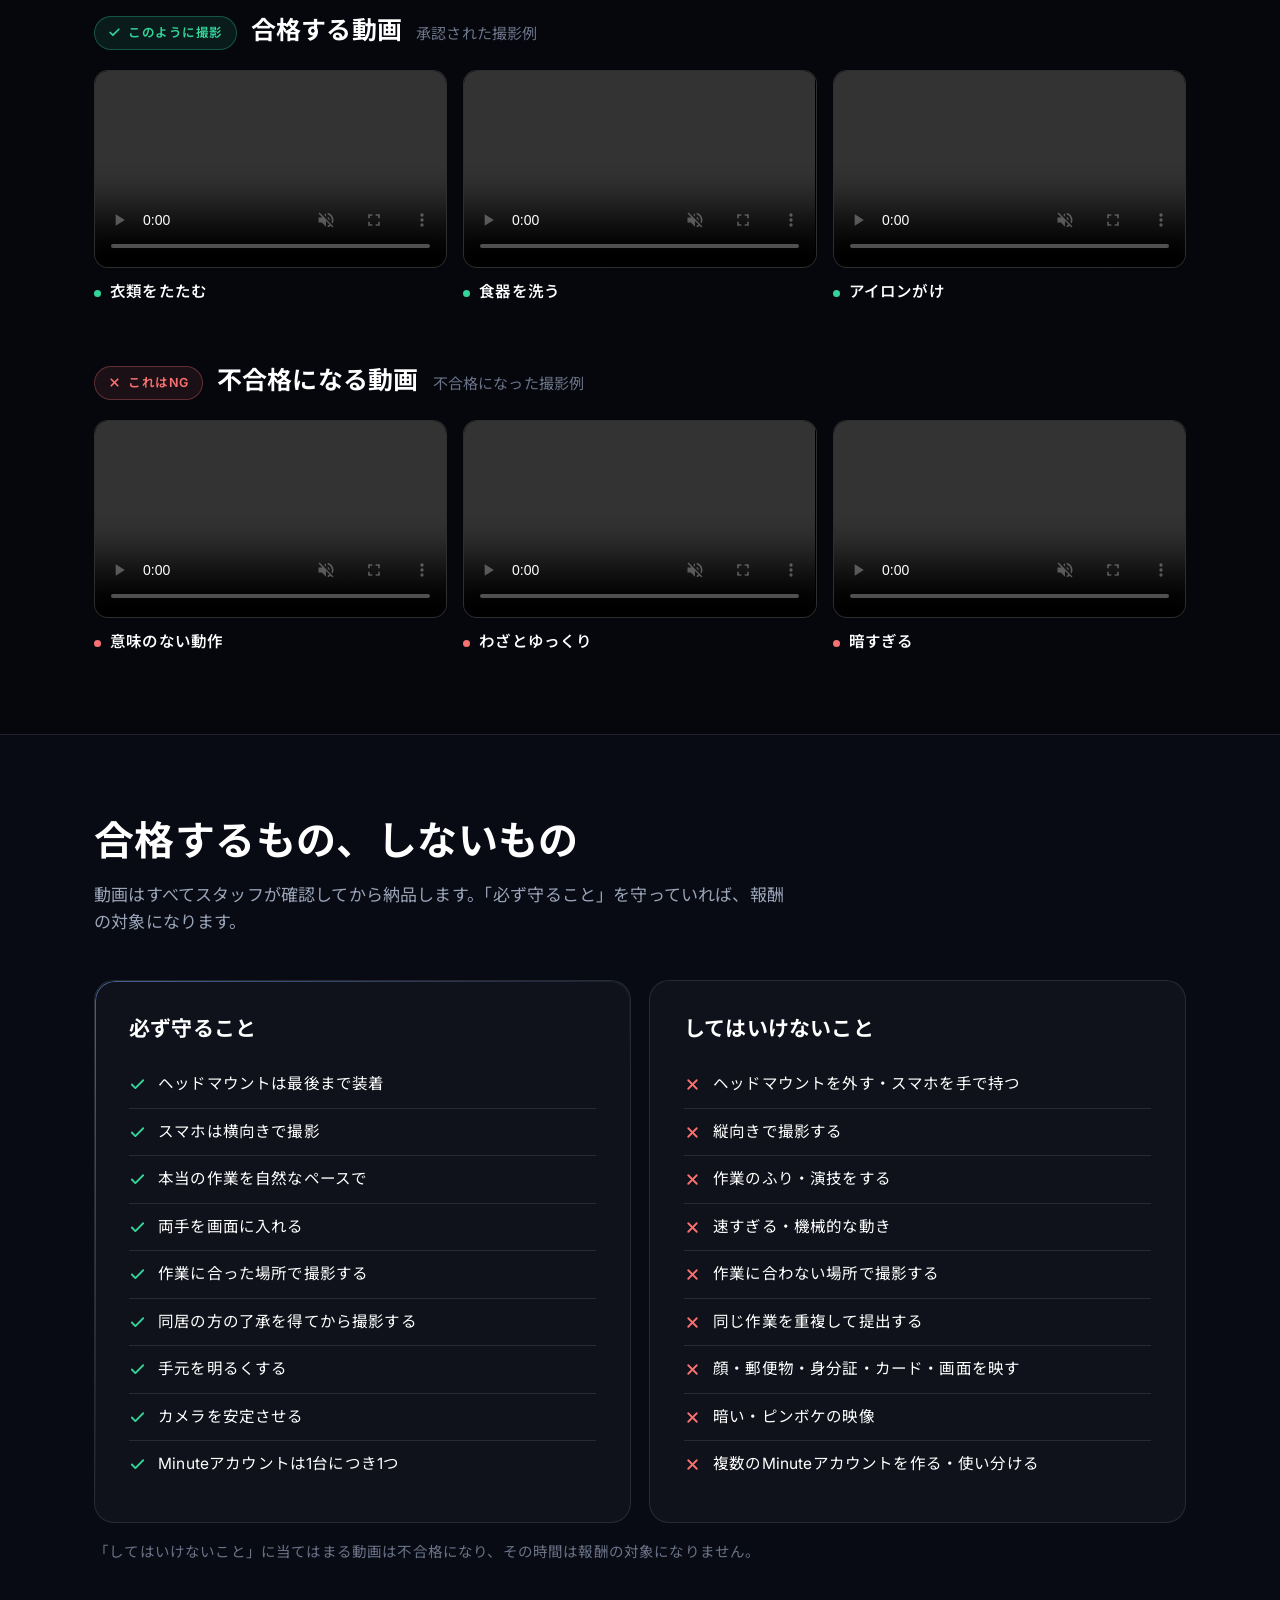
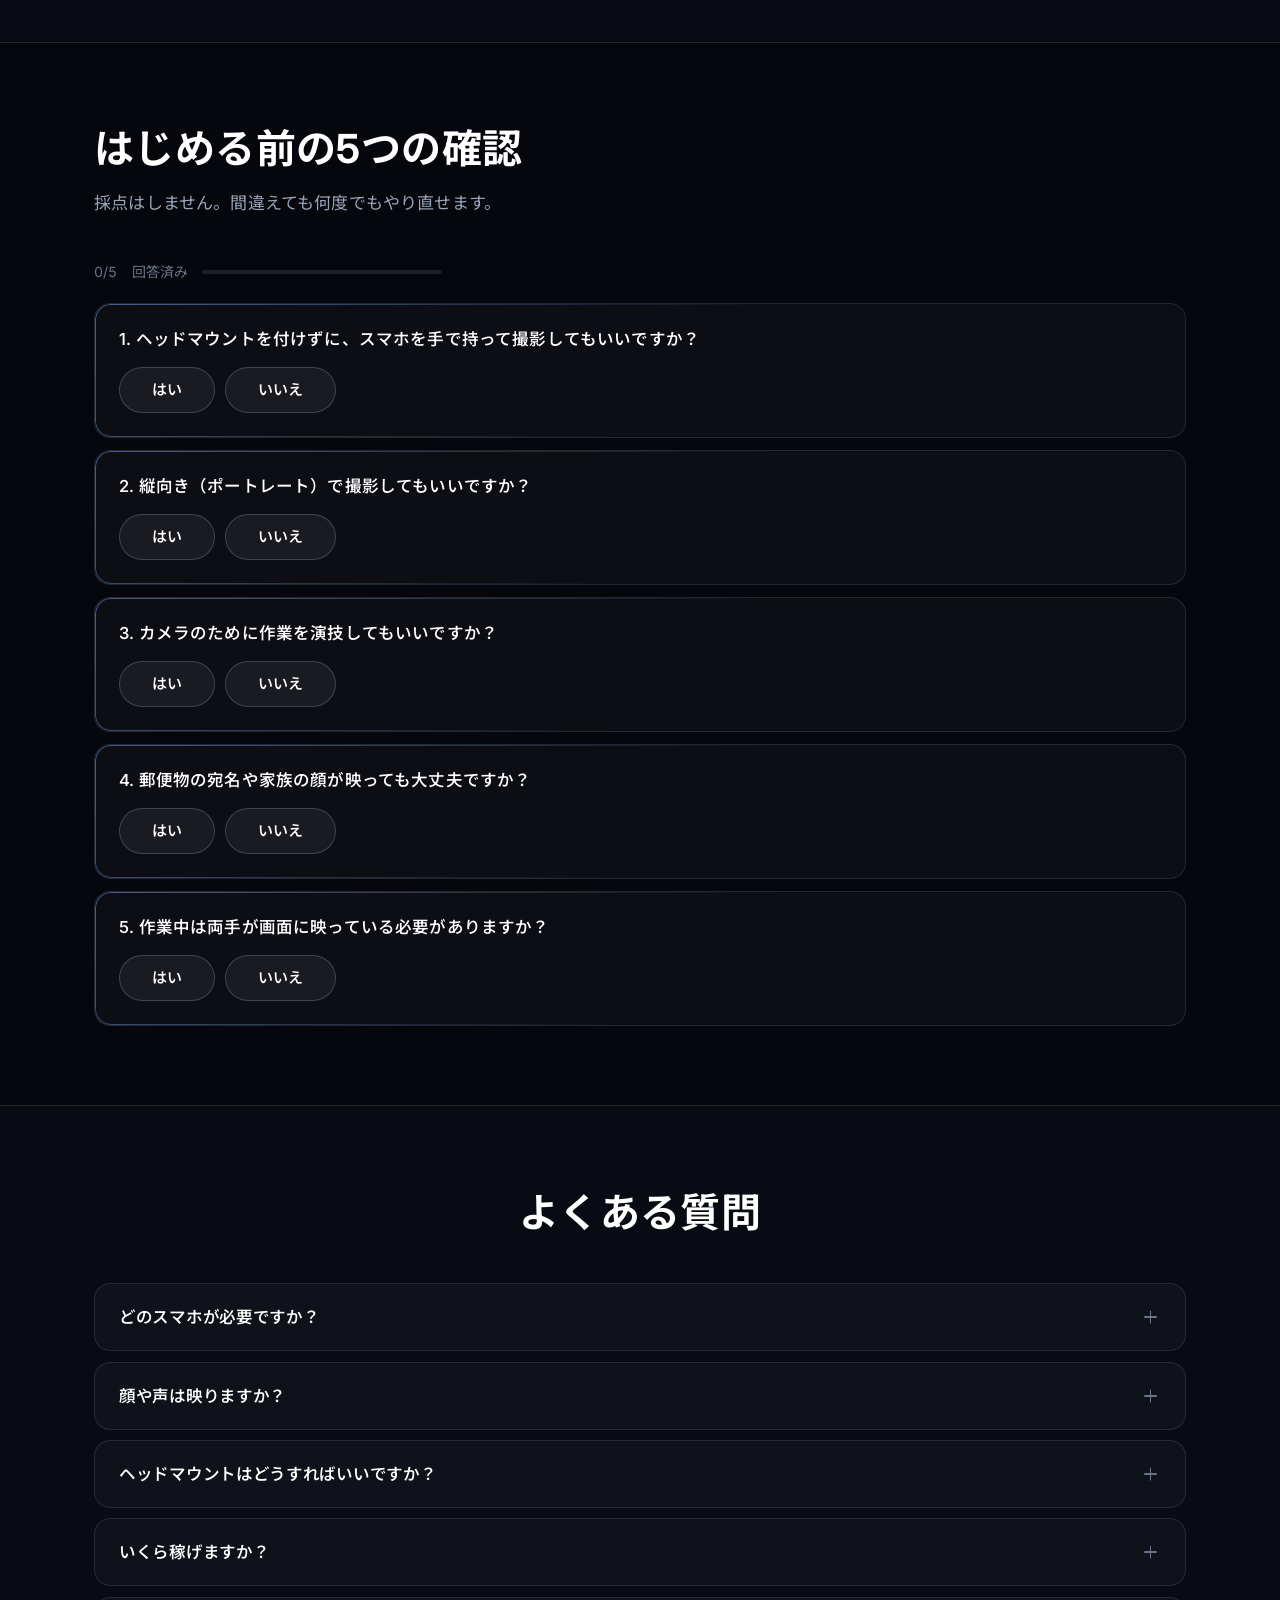
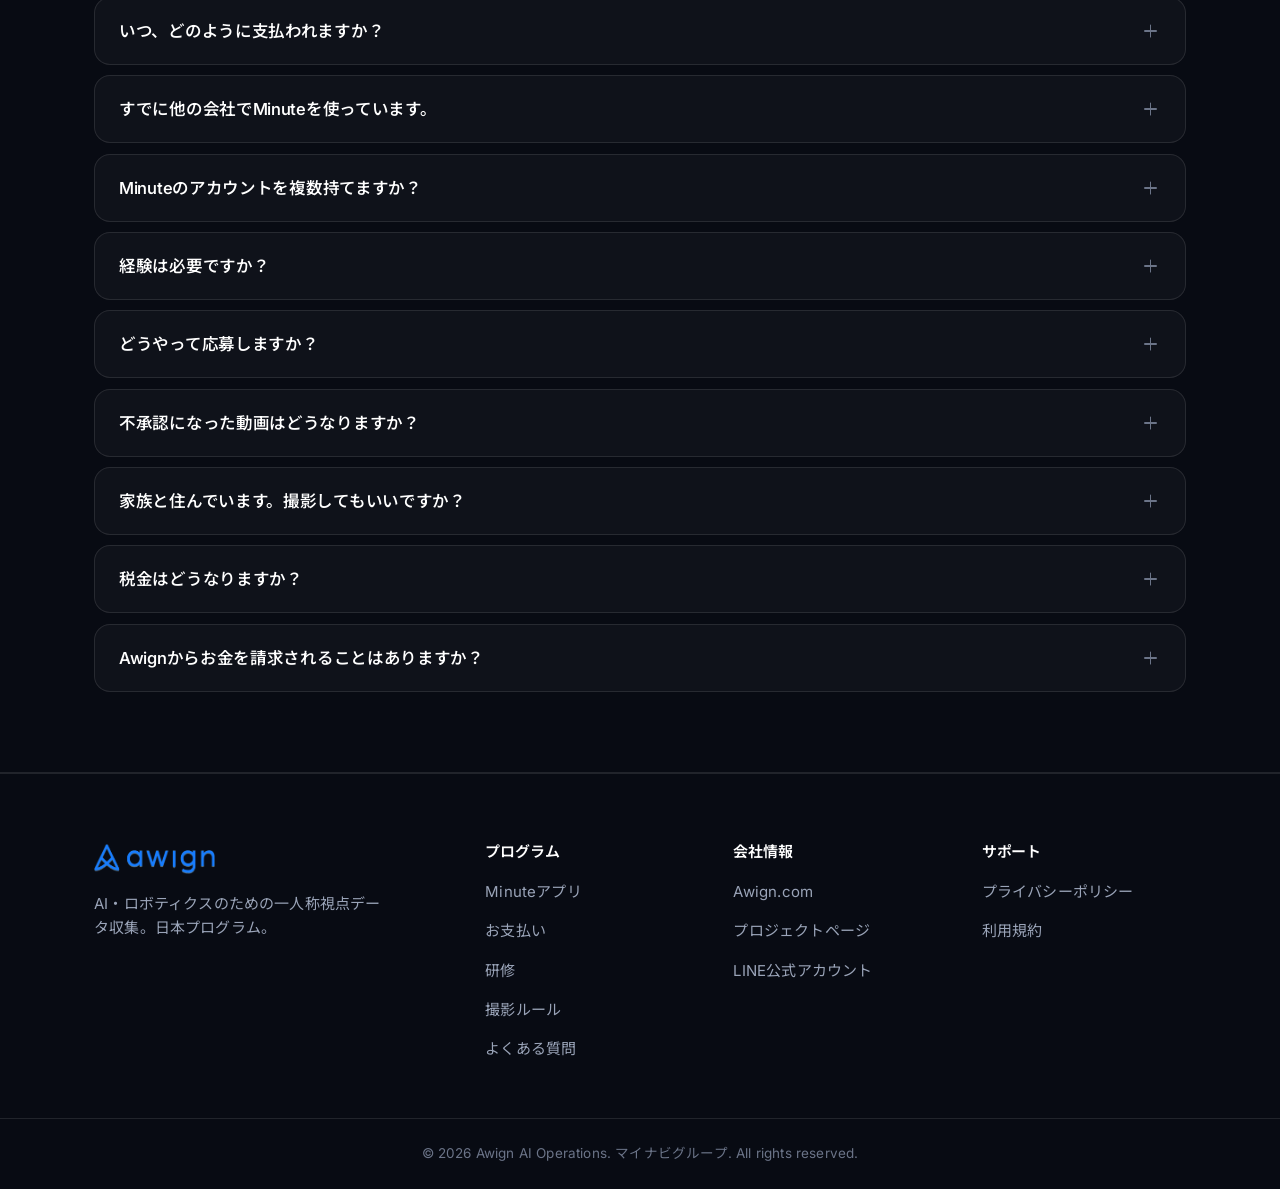
==== commit 32a6145c: "Add LINE add-friend flow and rewrite copy to read more naturally - LINE button (@775evhxu) in the he" ====
--- a/index.html
+++ b/index.html
@@ -3,8 +3,8 @@
 <head>
 <meta charset="utf-8" />
 <meta name="viewport" content="width=device-width, initial-scale=1" />
-<title>Awign — 家事を撮影して報酬を得る在宅ワーク（マイナビグループ）</title>
-<meta name="description" content="スマホを頭に付けて、いつもの家事を一人称視点で撮影する在宅ワーク。研修、撮影ルール、アプリ設定、お支払いの案内。Awign（マイナビグループ）日本プログラム。" />
+<title>Awign | AI開発のための家事の動画撮影（在宅ワーク）</title>
+<meta name="description" content="ふだんの家事をしている手元をスマホで撮影する在宅ワーク。顔出しなし、声なし。LINEで友だち追加して始められます。Awign（マイナビグループ）" />
 <link rel="icon" type="image/png" href="assets/favicon.png" />
 <link rel="apple-touch-icon" href="assets/favicon.png" />
 <link rel="preconnect" href="https://fonts.googleapis.com" />
@@ -45,6 +45,7 @@
       <div class="rv">
         <h1 data-i18n="heroTitle"></h1>
         <p class="lede" data-i18n="heroLede"></p>
+        <div id="hero-cta"></div>
       </div>
       <div class="rv">
         <div class="vid" id="v-hero"></div>
@@ -228,6 +229,8 @@
   </section>
 
 </main>
+
+<div class="linebar" id="linebar"></div>
 
 <footer class="foot">
   <div class="shell">
--- a/styles.css
+++ b/styles.css
@@ -1522,19 +1522,6 @@
   text-decoration: underline;
 }
 
-@media (min-width: 960px) {
-  .start {
-    grid-template-columns: 1.15fr 1fr;
-  }
-  .start__soon,
-  .start__cta {
-    grid-column: 1 / -1;
-  }
-  .start__cta {
-    margin-top: -6px;
-  }
-}
-
 @media (max-width: 479px) {
   .stp .orgcode__copy {
     width: auto;
@@ -1568,3 +1555,135 @@
 .orgcode--soon .orgcode__v { opacity: 0.75; letter-spacing: 0.04em; }
 html[lang="ja"] h1, html[lang="ja"] h2 { white-space: pre-line; }
 html[lang="ja"] .hero h1 { font-size: clamp(34px, 4.4vw, 56px); }
+
+/* ---------- LINE call to action ---------- */
+
+.herocta {
+  margin-top: 28px;
+  display: flex;
+  align-items: center;
+  gap: 22px;
+  flex-wrap: wrap;
+}
+.herocta__note {
+  margin-top: 14px;
+  max-width: 46ch;
+  font-size: 14.5px;
+  line-height: 1.6;
+  color: var(--tx-2);
+}
+.btn--big {
+  font-size: 17px;
+  padding: 17px 34px;
+}
+.lineqr {
+  display: none;
+  align-items: center;
+  gap: 14px;
+  max-width: 300px;
+}
+.lineqr img {
+  width: 104px;
+  height: 104px;
+  padding: 6px;
+  border-radius: 12px;
+  background: #fff;
+  flex: none;
+}
+.lineqr b {
+  font-size: 14.5px;
+}
+.lineqr p {
+  margin: 4px 0 0;
+  font-size: 13.5px;
+  line-height: 1.5;
+  color: var(--tx-2);
+}
+/* Desktop visitors (wide screen with a mouse) get the QR; phones just tap. */
+@media (min-width: 900px) and (hover: hover) and (pointer: fine) {
+  .lineqr {
+    display: flex;
+  }
+}
+
+.start__steps {
+  list-style: none;
+  margin: 18px 0 0;
+  padding: 0;
+  display: grid;
+  gap: 12px;
+}
+.start__steps li {
+  display: flex;
+  gap: 14px;
+  align-items: flex-start;
+  padding: 14px 16px;
+  border-radius: 14px;
+  background: var(--surface-2);
+  border: 1px solid var(--line);
+}
+.start__steps b {
+  color: var(--tx);
+  font-size: 15.5px;
+}
+.start__steps p {
+  margin: 3px 0 0;
+  font-size: 14.5px;
+  line-height: 1.55;
+  color: var(--tx-2);
+}
+.start__n {
+  flex: none;
+  width: 28px;
+  height: 28px;
+  border-radius: 50%;
+  display: grid;
+  place-items: center;
+  background: #06c755;
+  color: #fff;
+  font-weight: 700;
+  font-size: 14px;
+}
+.start__main .start__soon {
+  margin-top: 14px;
+}
+.start__cta {
+  display: flex;
+  flex-direction: column;
+  align-items: flex-start;
+  justify-content: center;
+  gap: 22px;
+}
+@media (min-width: 960px) {
+  .start {
+    grid-template-columns: 1.4fr 1fr;
+    align-items: center;
+  }
+}
+
+/* Sticky LINE button on phones, so it's always one tap away. */
+.linebar {
+  display: none;
+}
+@media (max-width: 719px) {
+  .linebar:not(:empty) {
+    display: block;
+    position: fixed;
+    left: 0;
+    right: 0;
+    bottom: 0;
+    z-index: 50;
+    padding: 10px 16px calc(10px + env(safe-area-inset-bottom));
+    background: var(--bg);
+    border-top: 1px solid var(--line);
+  }
+  .linebar .btn {
+    width: 100%;
+  }
+  body {
+    padding-bottom: 76px;
+  }
+  .herocta .btn {
+    width: 100%;
+  }
+}
